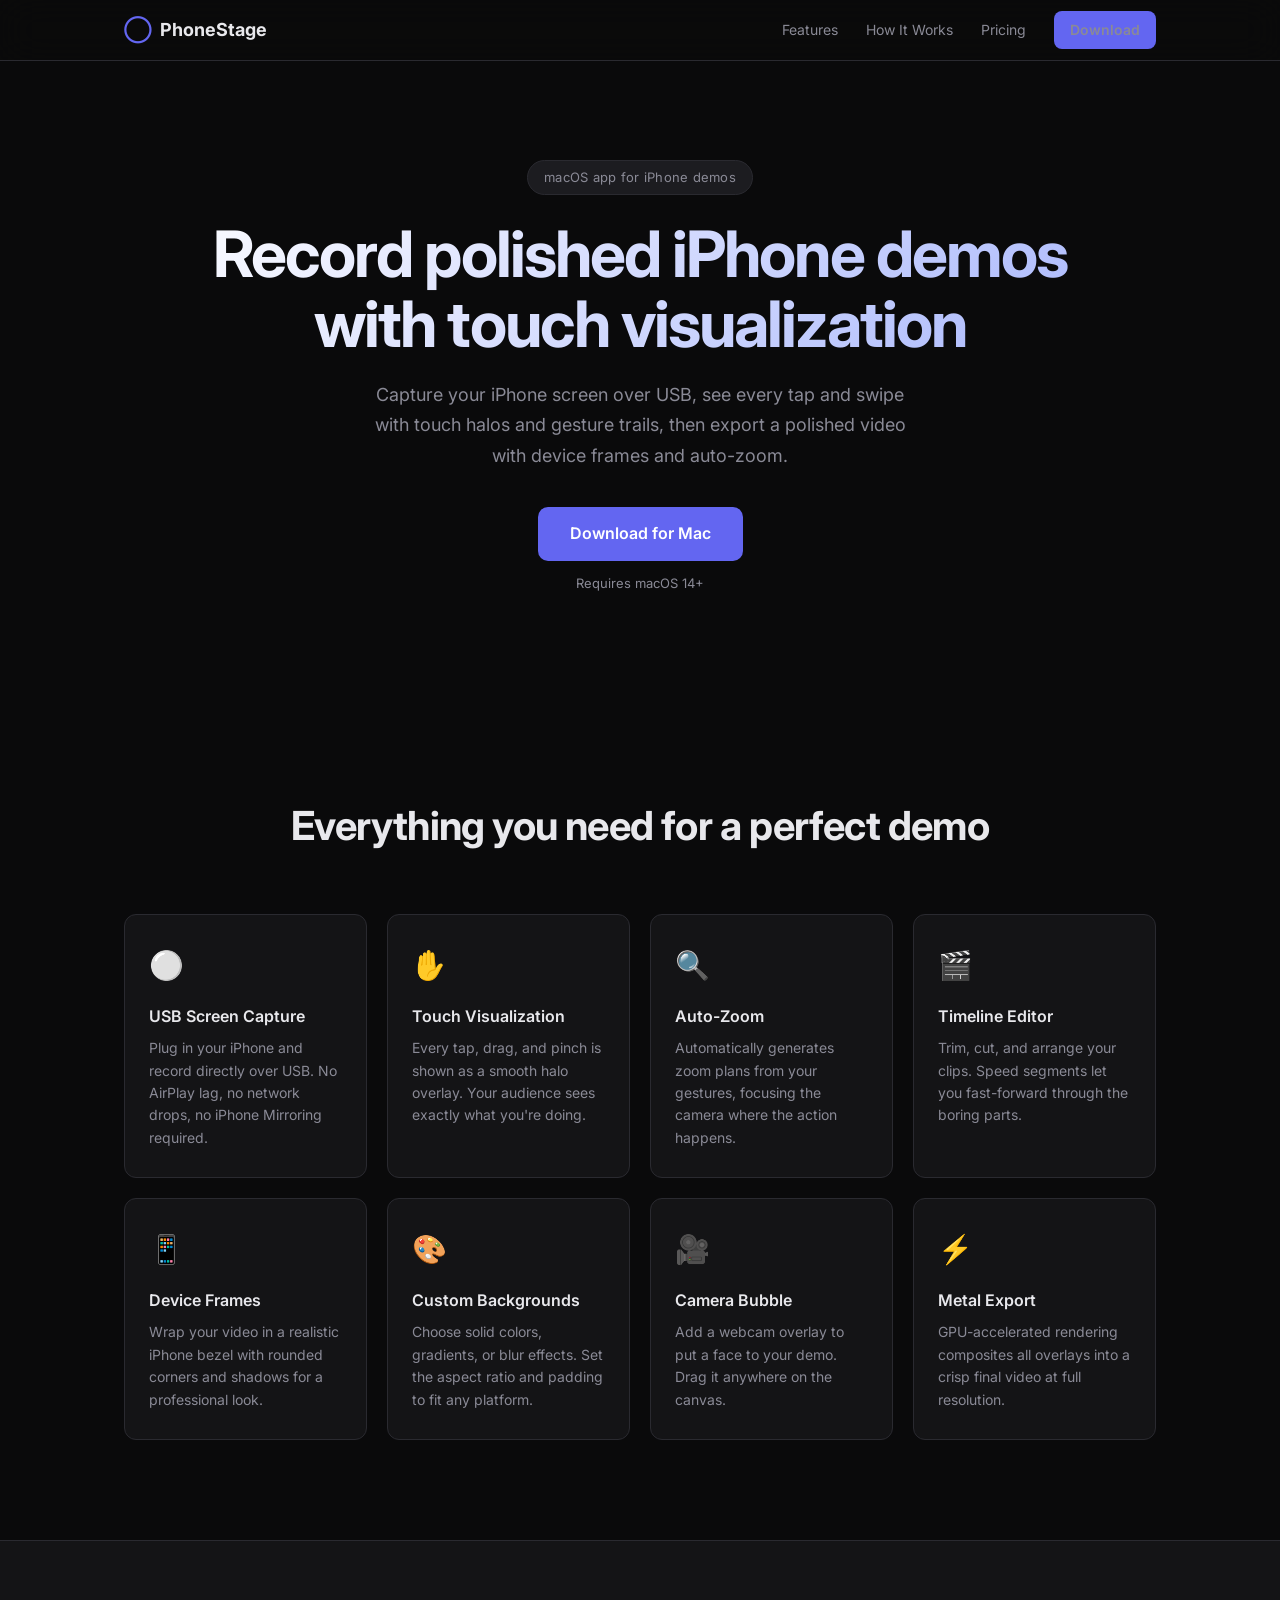
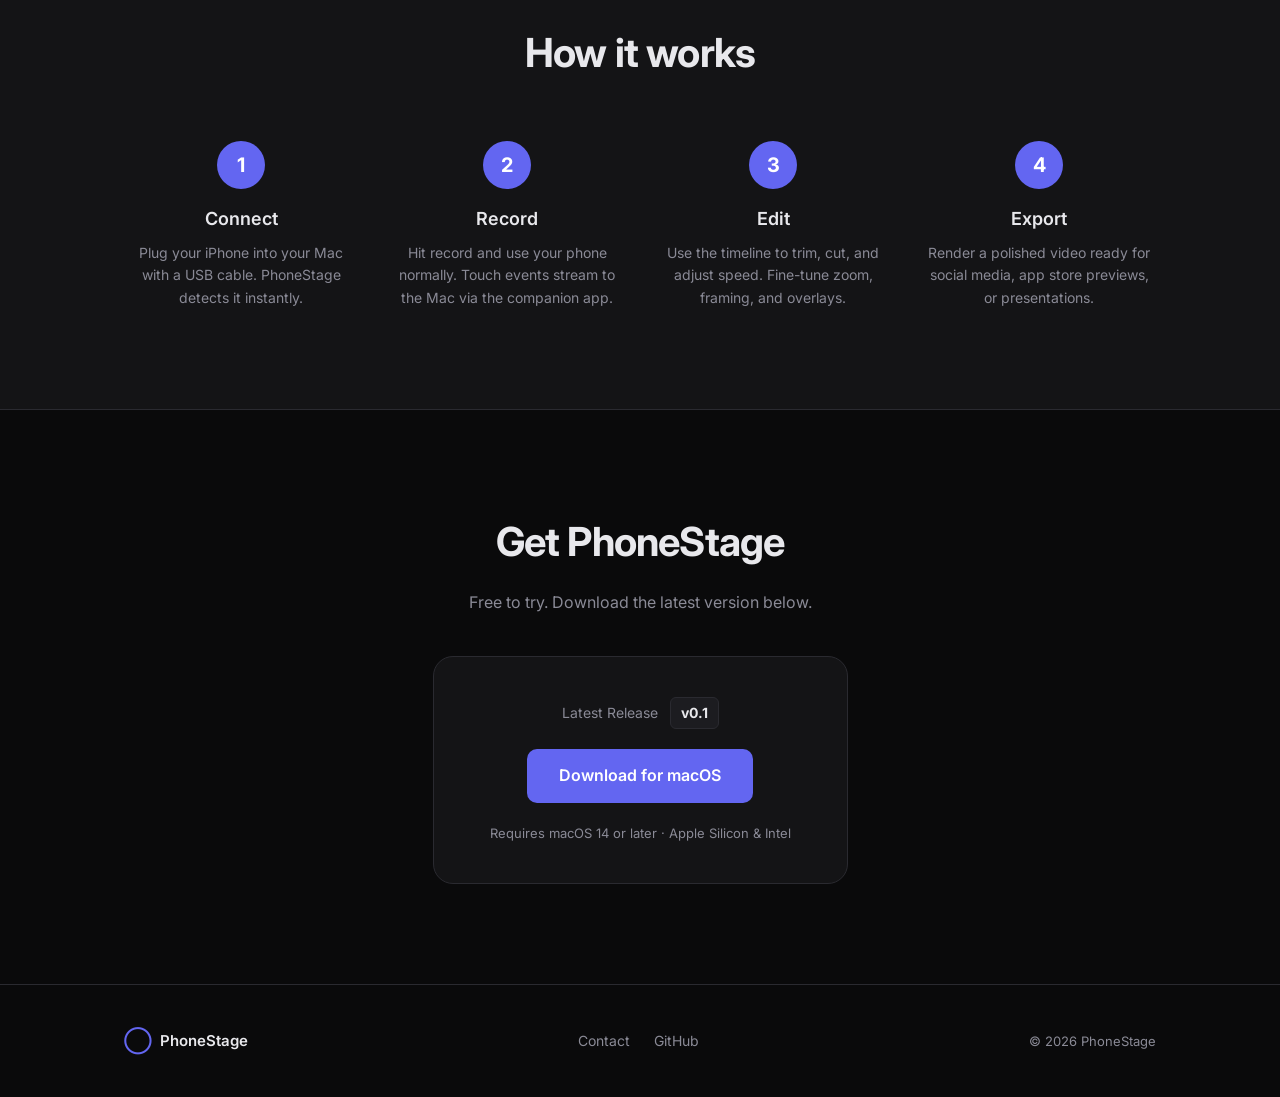
==== index.html @ 74502753 "Initial website — home page, pricing with LemonSqueezy, custom domain" ====
<!DOCTYPE html>
<html lang="en">
<head>
    <meta charset="UTF-8">
    <meta name="viewport" content="width=device-width, initial-scale=1.0">
    <title>PhoneStage — Polished iPhone Demo Videos</title>
    <meta name="description" content="Record your iPhone screen over USB with touch visualization, auto-zoom, and timeline editing. Export polished demo videos in seconds.">
    <meta property="og:title" content="PhoneStage — Polished iPhone Demo Videos">
    <meta property="og:description" content="Interaction-aware iPhone demo recorder for macOS. Touch halos, gesture trails, auto-zoom, and more.">
    <meta property="og:type" content="website">
    <meta property="og:url" content="https://phonestage.app">
    <link rel="preconnect" href="https://fonts.googleapis.com">
    <link rel="preconnect" href="https://fonts.gstatic.com" crossorigin>
    <link href="https://fonts.googleapis.com/css2?family=Inter:wght@400;500;600;700&display=swap" rel="stylesheet">
    <link rel="stylesheet" href="style.css">
</head>
<body>

    <!-- Navigation -->
    <nav class="nav">
        <div class="nav-inner">
            <a href="/" class="nav-logo">
                <span class="logo-icon">&#9711;</span> PhoneStage
            </a>
            <div class="nav-links">
                <a href="#features">Features</a>
                <a href="#how-it-works">How It Works</a>
                <a href="pricing.html">Pricing</a>
                <a href="#download" class="btn btn-sm">Download</a>
            </div>
        </div>
    </nav>

    <!-- Hero -->
    <section class="hero">
        <div class="container">
            <div class="hero-badge">macOS app for iPhone demos</div>
            <h1>Record polished iPhone demos<br>with touch visualization</h1>
            <p class="hero-sub">
                Capture your iPhone screen over USB, see every tap and swipe with touch halos and gesture trails, then export a polished video with device frames and auto-zoom.
            </p>
            <div class="hero-actions">
                <a href="#download" class="btn btn-lg">Download for Mac</a>
                <span class="hero-req">Requires macOS 14+</span>
            </div>
        </div>
    </section>

    <!-- Feature Grid -->
    <section id="features" class="features">
        <div class="container">
            <h2>Everything you need for a perfect demo</h2>
            <div class="feature-grid">
                <div class="feature-card">
                    <div class="feature-icon">&#9898;</div>
                    <h3>USB Screen Capture</h3>
                    <p>Plug in your iPhone and record directly over USB. No AirPlay lag, no network drops, no iPhone Mirroring required.</p>
                </div>
                <div class="feature-card">
                    <div class="feature-icon">&#9995;</div>
                    <h3>Touch Visualization</h3>
                    <p>Every tap, drag, and pinch is shown as a smooth halo overlay. Your audience sees exactly what you're doing.</p>
                </div>
                <div class="feature-card">
                    <div class="feature-icon">&#128269;</div>
                    <h3>Auto-Zoom</h3>
                    <p>Automatically generates zoom plans from your gestures, focusing the camera where the action happens.</p>
                </div>
                <div class="feature-card">
                    <div class="feature-icon">&#127916;</div>
                    <h3>Timeline Editor</h3>
                    <p>Trim, cut, and arrange your clips. Speed segments let you fast-forward through the boring parts.</p>
                </div>
                <div class="feature-card">
                    <div class="feature-icon">&#128241;</div>
                    <h3>Device Frames</h3>
                    <p>Wrap your video in a realistic iPhone bezel with rounded corners and shadows for a professional look.</p>
                </div>
                <div class="feature-card">
                    <div class="feature-icon">&#127912;</div>
                    <h3>Custom Backgrounds</h3>
                    <p>Choose solid colors, gradients, or blur effects. Set the aspect ratio and padding to fit any platform.</p>
                </div>
                <div class="feature-card">
                    <div class="feature-icon">&#127909;</div>
                    <h3>Camera Bubble</h3>
                    <p>Add a webcam overlay to put a face to your demo. Drag it anywhere on the canvas.</p>
                </div>
                <div class="feature-card">
                    <div class="feature-icon">&#9889;</div>
                    <h3>Metal Export</h3>
                    <p>GPU-accelerated rendering composites all overlays into a crisp final video at full resolution.</p>
                </div>
            </div>
        </div>
    </section>

    <!-- How It Works -->
    <section id="how-it-works" class="how-it-works">
        <div class="container">
            <h2>How it works</h2>
            <div class="steps">
                <div class="step">
                    <div class="step-num">1</div>
                    <h3>Connect</h3>
                    <p>Plug your iPhone into your Mac with a USB cable. PhoneStage detects it instantly.</p>
                </div>
                <div class="step">
                    <div class="step-num">2</div>
                    <h3>Record</h3>
                    <p>Hit record and use your phone normally. Touch events stream to the Mac via the companion app.</p>
                </div>
                <div class="step">
                    <div class="step-num">3</div>
                    <h3>Edit</h3>
                    <p>Use the timeline to trim, cut, and adjust speed. Fine-tune zoom, framing, and overlays.</p>
                </div>
                <div class="step">
                    <div class="step-num">4</div>
                    <h3>Export</h3>
                    <p>Render a polished video ready for social media, app store previews, or presentations.</p>
                </div>
            </div>
        </div>
    </section>

    <!-- Download -->
    <section id="download" class="download">
        <div class="container">
            <h2>Get PhoneStage</h2>
            <p class="download-sub">Free to try. Download the latest version below.</p>
            <div class="download-card">
                <div class="version-info">
                    <span class="version-label">Latest Release</span>
                    <span class="version-num" id="latest-version">v0.1</span>
                </div>
                <a href="#" class="btn btn-lg" id="download-btn">Download for macOS</a>
                <p class="download-meta">Requires macOS 14 or later &middot; Apple Silicon &amp; Intel</p>
            </div>
        </div>
    </section>

    <!-- Footer -->
    <footer class="footer">
        <div class="container footer-inner">
            <div class="footer-brand">
                <span class="logo-icon">&#9711;</span> PhoneStage
            </div>
            <div class="footer-links">
                <a href="mailto:support@phonestage.app">Contact</a>
                <a href="https://github.com/parm-is-coding/screendemo">GitHub</a>
            </div>
            <div class="footer-copy">&copy; 2026 PhoneStage</div>
        </div>
    </footer>

</body>
</html>
---- style.css ----
/* === Reset & Base === */
*, *::before, *::after { margin: 0; padding: 0; box-sizing: border-box; }

:root {
    --bg: #0a0a0b;
    --surface: #141416;
    --surface-2: #1c1c20;
    --border: #2a2a30;
    --text: #e8e8ec;
    --text-muted: #8a8a96;
    --accent: #6366f1;
    --accent-hover: #818cf8;
    --radius: 12px;
    --radius-lg: 20px;
}

html { scroll-behavior: smooth; }

body {
    font-family: 'Inter', -apple-system, BlinkMacSystemFont, sans-serif;
    background: var(--bg);
    color: var(--text);
    line-height: 1.6;
    -webkit-font-smoothing: antialiased;
}

a { color: inherit; text-decoration: none; }

.container {
    max-width: 1080px;
    margin: 0 auto;
    padding: 0 24px;
}

/* === Navigation === */
.nav {
    position: fixed;
    top: 0; left: 0; right: 0;
    z-index: 100;
    backdrop-filter: blur(20px);
    -webkit-backdrop-filter: blur(20px);
    background: rgba(10, 10, 11, 0.8);
    border-bottom: 1px solid var(--border);
}

.nav-inner {
    max-width: 1080px;
    margin: 0 auto;
    padding: 0 24px;
    height: 60px;
    display: flex;
    align-items: center;
    justify-content: space-between;
}

.nav-logo {
    font-weight: 700;
    font-size: 18px;
    display: flex;
    align-items: center;
    gap: 8px;
}

.logo-icon {
    color: var(--accent);
    font-size: 20px;
}

.nav-links {
    display: flex;
    align-items: center;
    gap: 28px;
    font-size: 14px;
}

.nav-links a { color: var(--text-muted); transition: color 0.2s; }
.nav-links a:hover { color: var(--text); }

/* === Buttons === */
.btn {
    display: inline-block;
    background: var(--accent);
    color: #fff;
    font-weight: 600;
    border-radius: 8px;
    transition: background 0.2s, transform 0.1s;
    cursor: pointer;
    border: none;
    font-family: inherit;
}

.btn:hover { background: var(--accent-hover); }
.btn:active { transform: scale(0.98); }
.btn-sm { padding: 8px 16px; font-size: 14px; }
.btn-lg { padding: 14px 32px; font-size: 16px; border-radius: 10px; }

/* === Hero === */
.hero {
    padding: 160px 0 100px;
    text-align: center;
}

.hero-badge {
    display: inline-block;
    background: var(--surface-2);
    border: 1px solid var(--border);
    border-radius: 100px;
    padding: 6px 16px;
    font-size: 13px;
    color: var(--text-muted);
    margin-bottom: 24px;
    letter-spacing: 0.02em;
}

.hero h1 {
    font-size: clamp(36px, 6vw, 64px);
    font-weight: 700;
    line-height: 1.1;
    letter-spacing: -0.03em;
    margin-bottom: 20px;
    background: linear-gradient(135deg, #fff 0%, #a5b4fc 100%);
    -webkit-background-clip: text;
    -webkit-text-fill-color: transparent;
    background-clip: text;
}

.hero-sub {
    font-size: 18px;
    color: var(--text-muted);
    max-width: 560px;
    margin: 0 auto 36px;
    line-height: 1.7;
}

.hero-actions {
    display: flex;
    flex-direction: column;
    align-items: center;
    gap: 12px;
}

.hero-req {
    font-size: 13px;
    color: var(--text-muted);
}

/* === Features === */
.features {
    padding: 100px 0;
}

.features h2, .how-it-works h2, .download h2, .faq h2 {
    text-align: center;
    font-size: clamp(28px, 4vw, 40px);
    font-weight: 700;
    letter-spacing: -0.02em;
    margin-bottom: 56px;
}

.feature-grid {
    display: grid;
    grid-template-columns: repeat(auto-fill, minmax(240px, 1fr));
    gap: 20px;
}

.feature-card {
    background: var(--surface);
    border: 1px solid var(--border);
    border-radius: var(--radius);
    padding: 28px 24px;
    transition: border-color 0.2s, transform 0.2s;
}

.feature-card:hover {
    border-color: var(--accent);
    transform: translateY(-2px);
}

.feature-icon {
    font-size: 28px;
    margin-bottom: 16px;
}

.feature-card h3 {
    font-size: 16px;
    font-weight: 600;
    margin-bottom: 8px;
}

.feature-card p {
    font-size: 14px;
    color: var(--text-muted);
    line-height: 1.6;
}

/* === How It Works === */
.how-it-works {
    padding: 80px 0 100px;
    background: var(--surface);
    border-top: 1px solid var(--border);
    border-bottom: 1px solid var(--border);
}

.steps {
    display: grid;
    grid-template-columns: repeat(auto-fill, minmax(220px, 1fr));
    gap: 32px;
    text-align: center;
}

.step-num {
    width: 48px;
    height: 48px;
    border-radius: 50%;
    background: var(--accent);
    color: #fff;
    font-weight: 700;
    font-size: 20px;
    display: inline-flex;
    align-items: center;
    justify-content: center;
    margin-bottom: 16px;
}

.step h3 {
    font-size: 18px;
    font-weight: 600;
    margin-bottom: 8px;
}

.step p {
    font-size: 14px;
    color: var(--text-muted);
    line-height: 1.6;
}

/* === Download === */
.download {
    padding: 100px 0;
    text-align: center;
}

.download-sub {
    color: var(--text-muted);
    font-size: 16px;
    margin-top: -40px;
    margin-bottom: 40px;
}

.download-card {
    display: inline-flex;
    flex-direction: column;
    align-items: center;
    gap: 20px;
    background: var(--surface);
    border: 1px solid var(--border);
    border-radius: var(--radius-lg);
    padding: 40px 56px;
}

.version-info {
    display: flex;
    align-items: center;
    gap: 12px;
}

.version-label {
    font-size: 14px;
    color: var(--text-muted);
}

.version-num {
    font-weight: 700;
    font-size: 14px;
    background: var(--surface-2);
    border: 1px solid var(--border);
    border-radius: 6px;
    padding: 4px 10px;
}

.download-meta {
    font-size: 13px;
    color: var(--text-muted);
}

/* === Footer === */
.footer {
    padding: 40px 0;
    border-top: 1px solid var(--border);
}

.footer-inner {
    display: flex;
    align-items: center;
    justify-content: space-between;
    flex-wrap: wrap;
    gap: 16px;
}

.footer-brand {
    font-weight: 600;
    font-size: 15px;
    display: flex;
    align-items: center;
    gap: 8px;
}

.footer-links {
    display: flex;
    gap: 24px;
    font-size: 14px;
    color: var(--text-muted);
}

.footer-links a:hover { color: var(--text); }

.footer-copy {
    font-size: 13px;
    color: var(--text-muted);
}

/* === Pricing === */
.pricing-hero { padding-bottom: 40px; }

.billing-toggle {
    display: inline-flex;
    background: var(--surface);
    border: 1px solid var(--border);
    border-radius: 10px;
    padding: 4px;
    margin-top: 8px;
}

.toggle-btn {
    background: none;
    border: none;
    color: var(--text-muted);
    font-family: inherit;
    font-size: 14px;
    font-weight: 500;
    padding: 8px 20px;
    border-radius: 8px;
    cursor: pointer;
    transition: all 0.2s;
}

.toggle-btn.active {
    background: var(--accent);
    color: #fff;
}

.save-badge {
    font-size: 11px;
    background: rgba(99, 102, 241, 0.2);
    color: var(--accent-hover);
    padding: 2px 8px;
    border-radius: 100px;
    margin-left: 4px;
}

.toggle-btn.active .save-badge {
    background: rgba(255, 255, 255, 0.2);
    color: #fff;
}

.pricing-cards { padding: 40px 0 100px; }

.pricing-grid {
    display: grid;
    grid-template-columns: repeat(auto-fit, minmax(300px, 1fr));
    gap: 24px;
    max-width: 700px;
    margin: 0 auto;
}

.plan-card {
    position: relative;
    background: var(--surface);
    border: 1px solid var(--border);
    border-radius: var(--radius-lg);
    padding: 36px 32px;
    display: flex;
    flex-direction: column;
}

.plan-featured {
    border-color: var(--accent);
    box-shadow: 0 0 40px rgba(99, 102, 241, 0.12);
}

.plan-badge {
    position: absolute;
    top: -12px;
    left: 50%;
    transform: translateX(-50%);
    background: var(--accent);
    color: #fff;
    font-size: 12px;
    font-weight: 600;
    padding: 4px 14px;
    border-radius: 100px;
    white-space: nowrap;
}

.plan-header { margin-bottom: 24px; }

.plan-header h3 {
    font-size: 20px;
    font-weight: 700;
    margin-bottom: 12px;
}

.plan-price {
    display: flex;
    align-items: baseline;
    gap: 4px;
    margin-bottom: 8px;
}

.price {
    font-size: 40px;
    font-weight: 700;
    letter-spacing: -0.02em;
}

.price-period {
    font-size: 16px;
    color: var(--text-muted);
}

.plan-desc {
    font-size: 14px;
    color: var(--text-muted);
}

.plan-features {
    list-style: none;
    flex: 1;
    margin-bottom: 28px;
}

.plan-features li {
    font-size: 14px;
    padding: 8px 0;
    border-bottom: 1px solid var(--border);
    padding-left: 20px;
    position: relative;
}

.plan-features li::before {
    content: '\2713';
    position: absolute;
    left: 0;
    color: var(--accent);
    font-weight: 700;
}

.plan-features li.muted {
    color: var(--text-muted);
}

.plan-features li.muted::before {
    content: '\2212';
    color: var(--text-muted);
}

.btn-full {
    display: block;
    text-align: center;
    padding: 12px 24px;
    font-size: 15px;
}

.btn-outline {
    background: transparent;
    border: 1px solid var(--border);
    color: var(--text);
}

.btn-outline:hover {
    background: var(--surface-2);
    border-color: var(--text-muted);
}

/* === FAQ === */
.faq {
    padding: 80px 0 100px;
    background: var(--surface);
    border-top: 1px solid var(--border);
}

.faq-grid {
    display: grid;
    grid-template-columns: repeat(auto-fill, minmax(280px, 1fr));
    gap: 32px;
}

.faq-item h3 {
    font-size: 16px;
    font-weight: 600;
    margin-bottom: 8px;
}

.faq-item p {
    font-size: 14px;
    color: var(--text-muted);
    line-height: 1.7;
}

/* === Responsive === */
@media (max-width: 640px) {
    .hero { padding: 120px 0 60px; }
    .nav-links a:not(.btn) { display: none; }
    .feature-grid { grid-template-columns: 1fr; }
    .steps { grid-template-columns: 1fr 1fr; }
    .download-card { padding: 28px 24px; }
    .footer-inner { flex-direction: column; text-align: center; }
    .pricing-grid { grid-template-columns: 1fr; }
    .faq-grid { grid-template-columns: 1fr; }
}
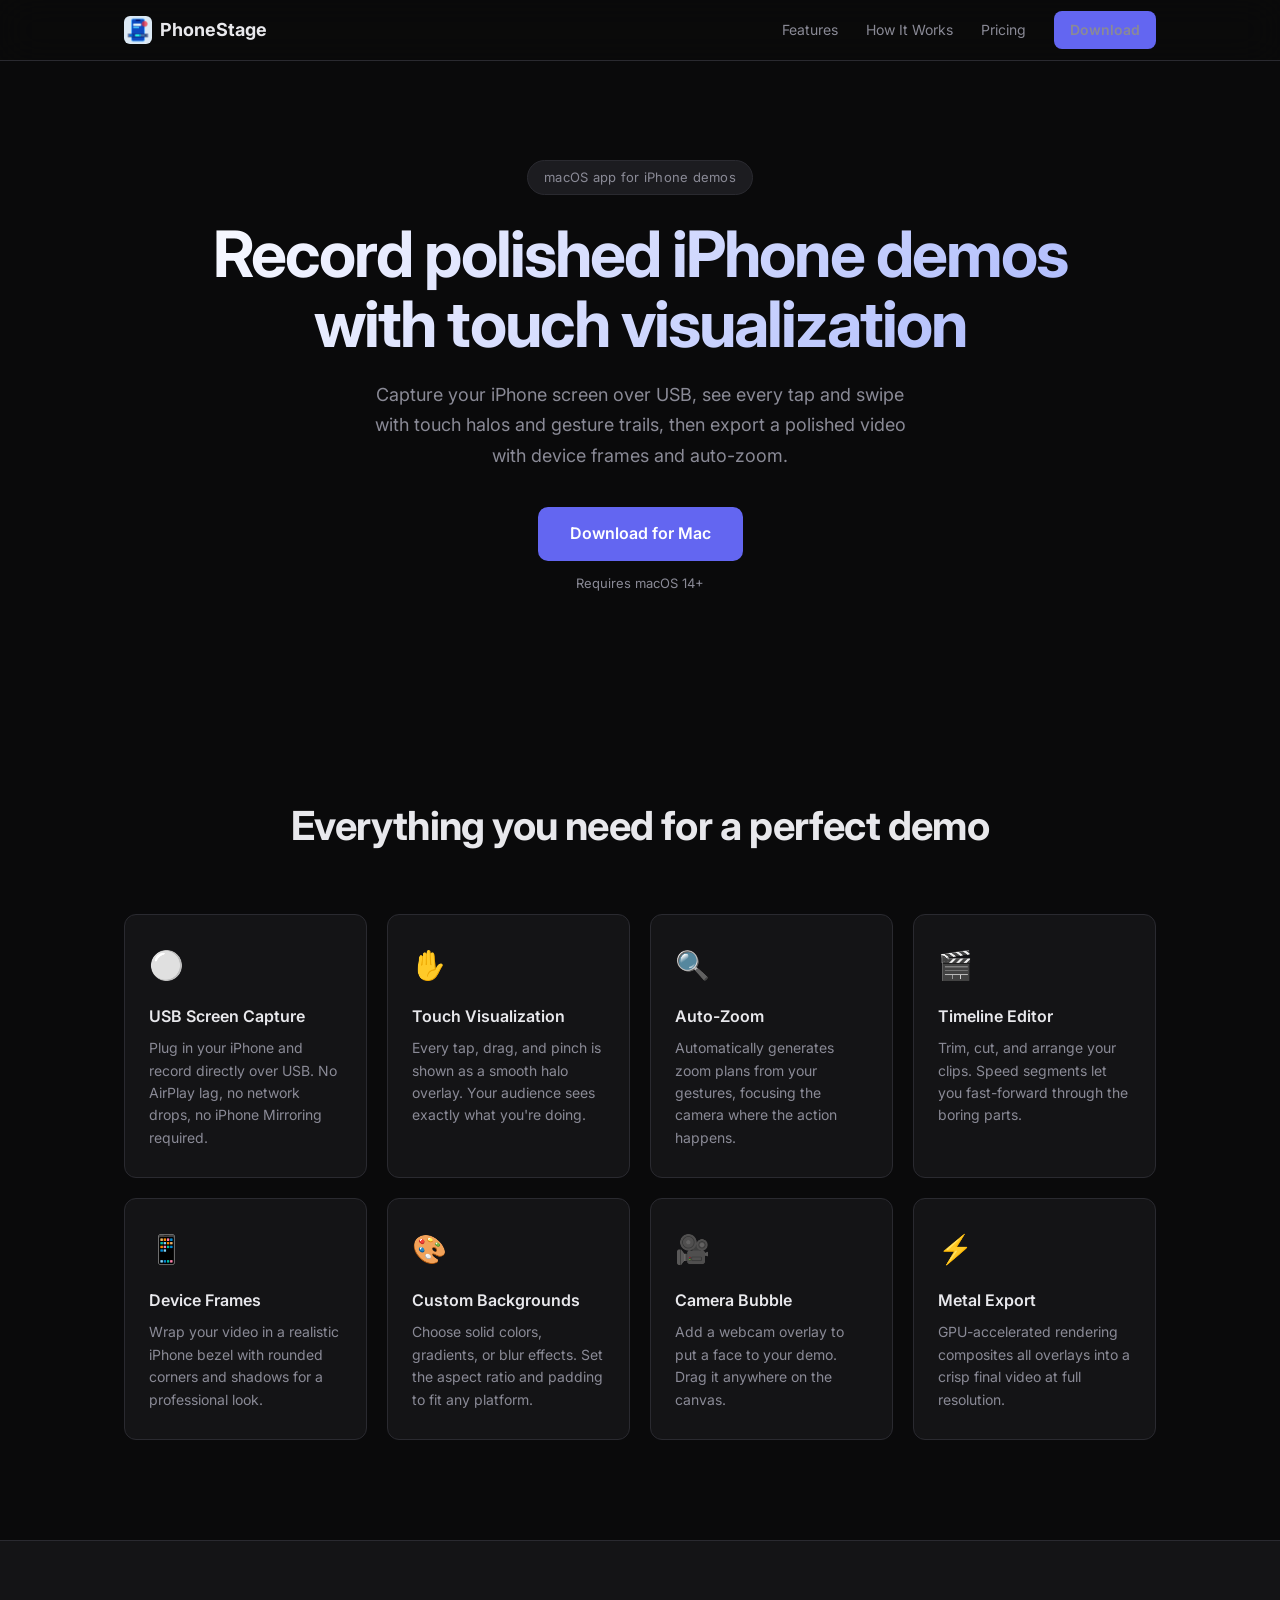
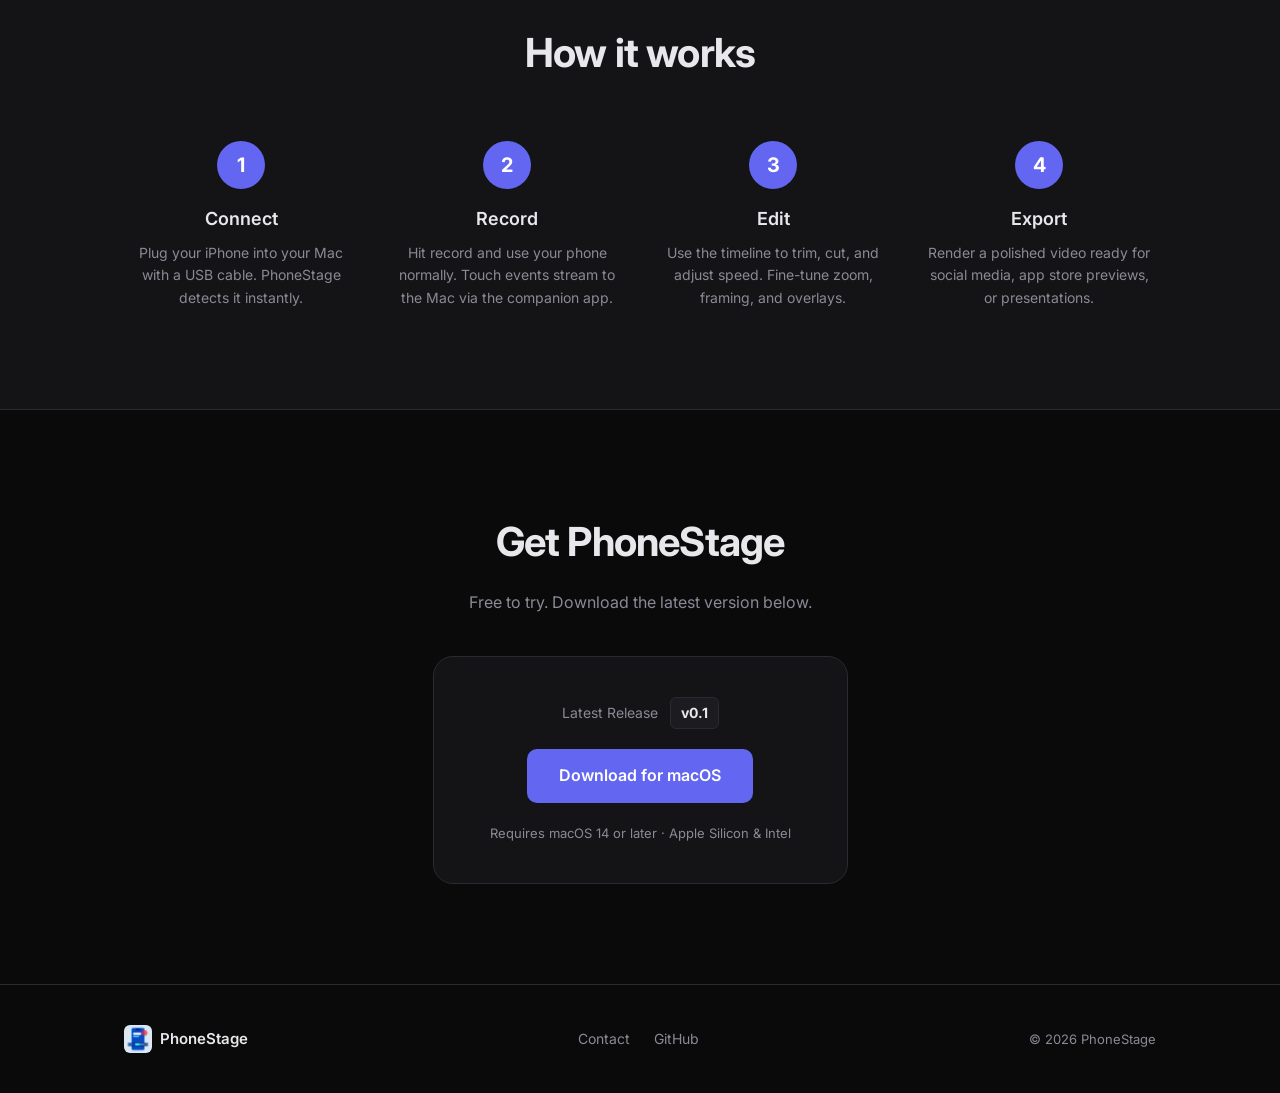
==== commit 37cf11da: "Use app icon as logo in nav and footer" ====
--- a/index.html
+++ b/index.html
@@ -20,7 +20,7 @@
     <nav class="nav">
         <div class="nav-inner">
             <a href="/" class="nav-logo">
-                <span class="logo-icon">&#9711;</span> PhoneStage
+                <img src="icon.png" alt="PhoneStage" class="logo-icon"> PhoneStage
             </a>
             <div class="nav-links">
                 <a href="#features">Features</a>
@@ -144,7 +144,7 @@
     <footer class="footer">
         <div class="container footer-inner">
             <div class="footer-brand">
-                <span class="logo-icon">&#9711;</span> PhoneStage
+                <img src="icon.png" alt="PhoneStage" class="logo-icon"> PhoneStage
             </div>
             <div class="footer-links">
                 <a href="mailto:support@phonestage.app">Contact</a>
--- a/style.css
+++ b/style.css
@@ -62,8 +62,9 @@
 }
 
 .logo-icon {
-    color: var(--accent);
-    font-size: 20px;
+    width: 28px;
+    height: 28px;
+    border-radius: 6px;
 }
 
 .nav-links {
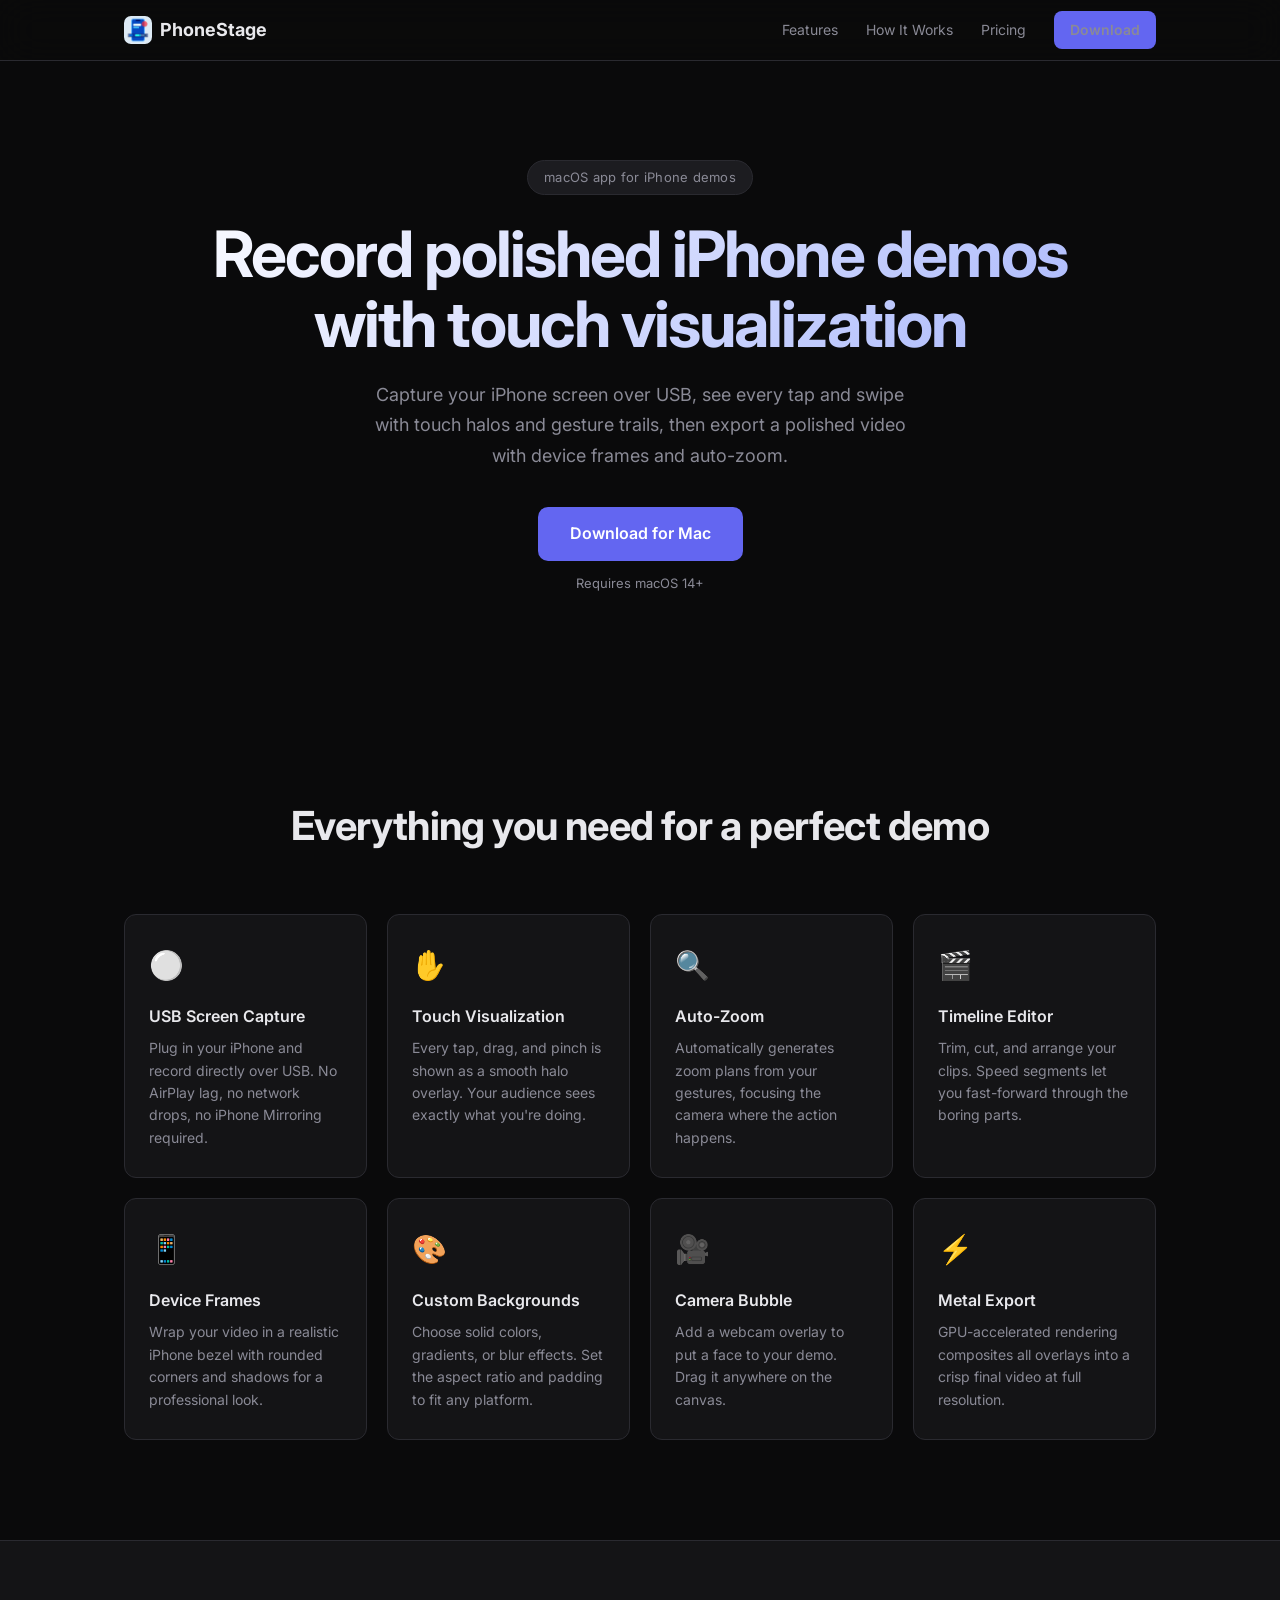
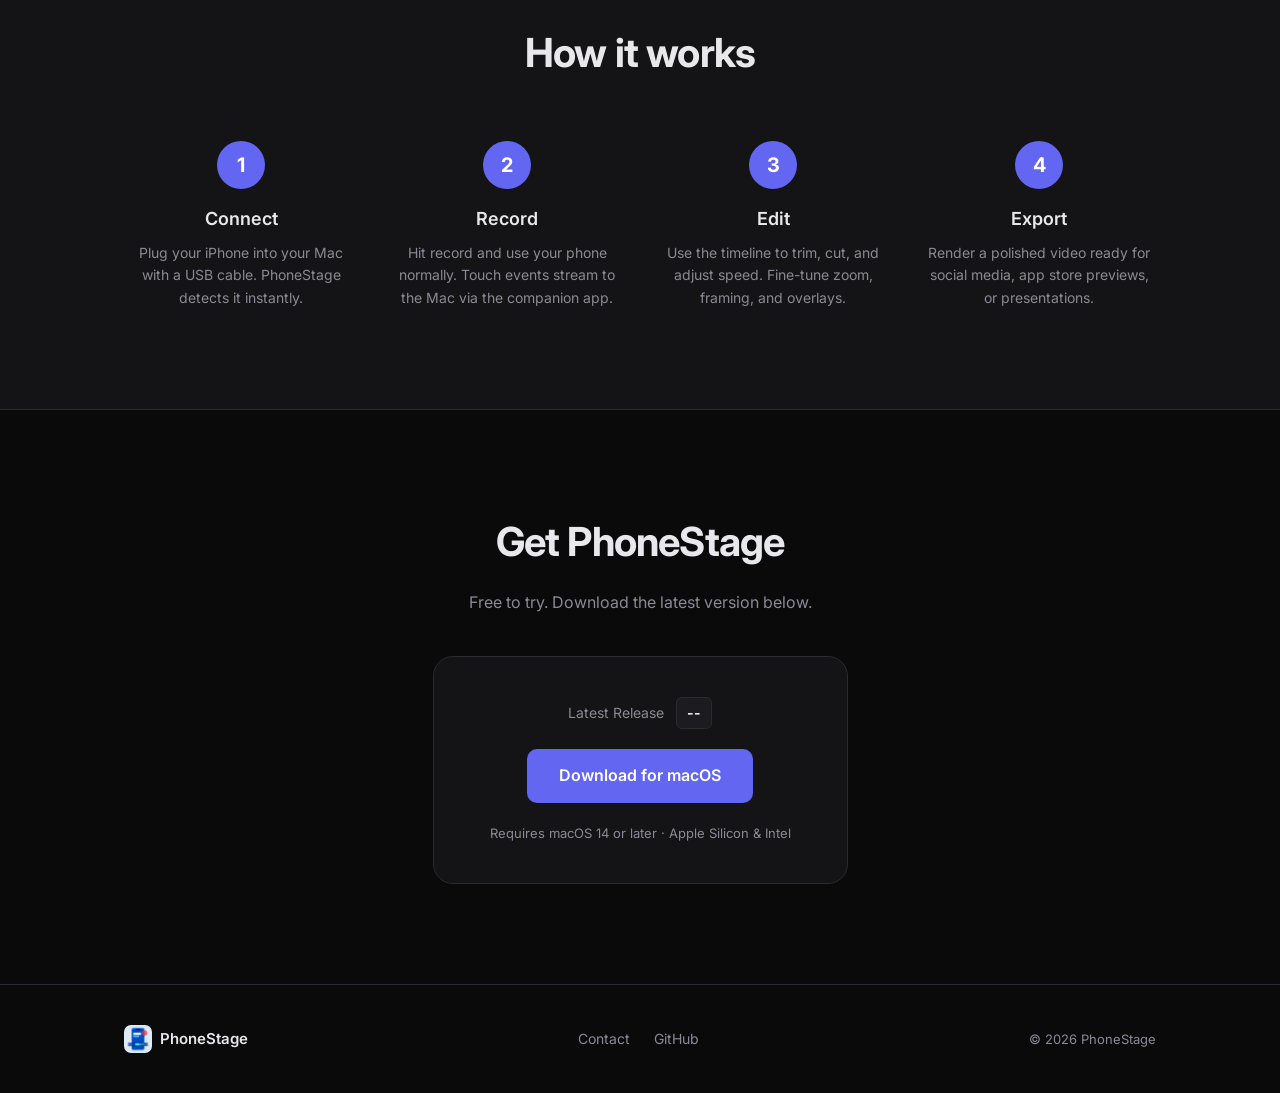
==== commit 56b0874b: "Download button with auto-fetch from GitHub Releases, DMG support" ====
--- a/index.html
+++ b/index.html
@@ -132,13 +132,29 @@
             <div class="download-card">
                 <div class="version-info">
                     <span class="version-label">Latest Release</span>
-                    <span class="version-num" id="latest-version">v0.1</span>
+                    <span class="version-num" id="latest-version">--</span>
                 </div>
-                <a href="#" class="btn btn-lg" id="download-btn">Download for macOS</a>
+                <a href="https://github.com/RaemondBW/phonestage.app/releases/latest" class="btn btn-lg" id="download-btn">Download for macOS</a>
                 <p class="download-meta">Requires macOS 14 or later &middot; Apple Silicon &amp; Intel</p>
             </div>
         </div>
     </section>
+
+    <script>
+        // Fetch latest release from GitHub and update version badge + download link
+        fetch('https://api.github.com/repos/RaemondBW/phonestage.app/releases/latest')
+            .then(r => { if (!r.ok) throw new Error(); return r.json(); })
+            .then(release => {
+                if (release.tag_name) {
+                    document.getElementById('latest-version').textContent = release.tag_name;
+                }
+                const dmg = release.assets && release.assets.find(a => a.name.endsWith('.dmg'));
+                if (dmg) {
+                    document.getElementById('download-btn').href = dmg.browser_download_url;
+                }
+            })
+            .catch(() => {});
+    </script>
 
     <!-- Footer -->
     <footer class="footer">
--- a/style.css
+++ b/style.css
@@ -64,7 +64,8 @@
 .logo-icon {
     width: 28px;
     height: 28px;
-    border-radius: 6px;
+    border-radius: 7px;
+    object-fit: contain;
 }
 
 .nav-links {
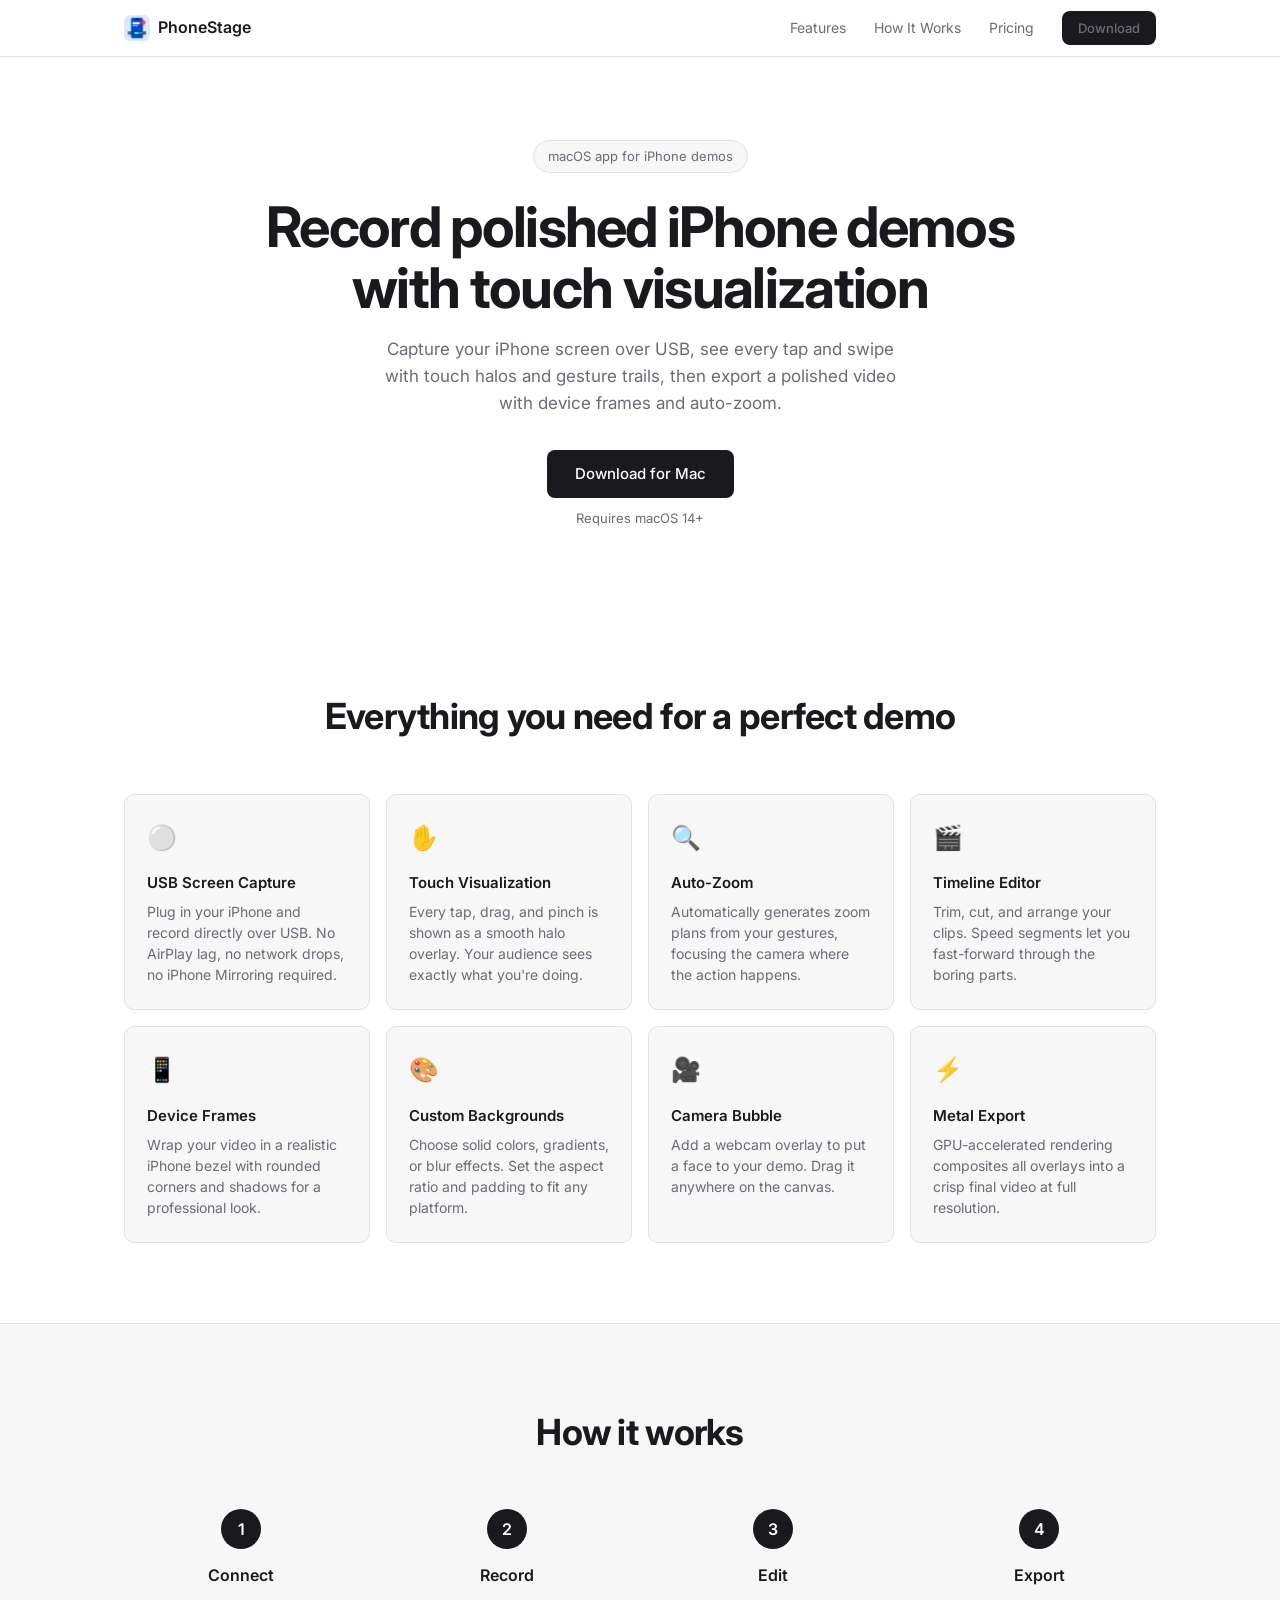
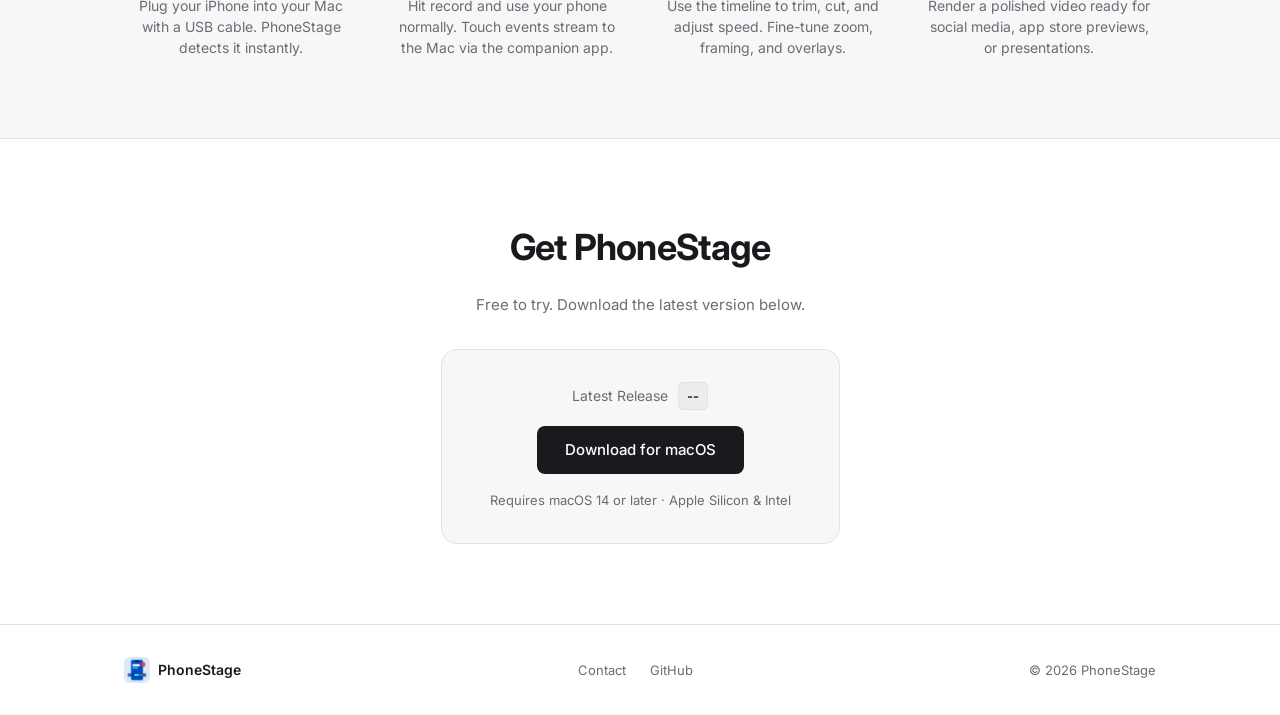
==== commit 3e337181: "Force light color scheme to prevent dark mode override" ====
--- a/index.html
+++ b/index.html
@@ -3,6 +3,7 @@
 <head>
     <meta charset="UTF-8">
     <meta name="viewport" content="width=device-width, initial-scale=1.0">
+    <meta name="color-scheme" content="light only">
     <title>PhoneStage — Polished iPhone Demo Videos</title>
     <meta name="description" content="Record your iPhone screen over USB with touch visualization, auto-zoom, and timeline editing. Export polished demo videos in seconds.">
     <meta property="og:title" content="PhoneStage — Polished iPhone Demo Videos">
--- a/style.css
+++ b/style.css
@@ -1,17 +1,18 @@
 /* === Reset & Base === */
 *, *::before, *::after { margin: 0; padding: 0; box-sizing: border-box; }
+html { color-scheme: light only; }
 
 :root {
-    --bg: #0a0a0b;
-    --surface: #141416;
-    --surface-2: #1c1c20;
-    --border: #2a2a30;
-    --text: #e8e8ec;
-    --text-muted: #8a8a96;
-    --accent: #6366f1;
-    --accent-hover: #818cf8;
-    --radius: 12px;
-    --radius-lg: 20px;
+    --bg: #ffffff;
+    --surface: #f7f7f8;
+    --surface-2: #ededf0;
+    --border: #e2e2e6;
+    --text: #1a1a1e;
+    --text-muted: #6b6b76;
+    --accent: #1a1a1e;
+    --accent-hover: #3a3a42;
+    --radius: 10px;
+    --radius-lg: 16px;
 }
 
 html { scroll-behavior: smooth; }
@@ -39,7 +40,7 @@
     z-index: 100;
     backdrop-filter: blur(20px);
     -webkit-backdrop-filter: blur(20px);
-    background: rgba(10, 10, 11, 0.8);
+    background: rgba(255, 255, 255, 0.85);
     border-bottom: 1px solid var(--border);
 }
 
@@ -47,24 +48,24 @@
     max-width: 1080px;
     margin: 0 auto;
     padding: 0 24px;
-    height: 60px;
+    height: 56px;
     display: flex;
     align-items: center;
     justify-content: space-between;
 }
 
 .nav-logo {
-    font-weight: 700;
-    font-size: 18px;
+    font-weight: 600;
+    font-size: 16px;
     display: flex;
     align-items: center;
     gap: 8px;
 }
 
 .logo-icon {
-    width: 28px;
-    height: 28px;
-    border-radius: 7px;
+    width: 26px;
+    height: 26px;
+    border-radius: 6px;
     object-fit: contain;
 }
 
@@ -83,7 +84,7 @@
     display: inline-block;
     background: var(--accent);
     color: #fff;
-    font-weight: 600;
+    font-weight: 500;
     border-radius: 8px;
     transition: background 0.2s, transform 0.1s;
     cursor: pointer;
@@ -93,52 +94,48 @@
 
 .btn:hover { background: var(--accent-hover); }
 .btn:active { transform: scale(0.98); }
-.btn-sm { padding: 8px 16px; font-size: 14px; }
-.btn-lg { padding: 14px 32px; font-size: 16px; border-radius: 10px; }
+.btn-sm { padding: 7px 16px; font-size: 13px; }
+.btn-lg { padding: 12px 28px; font-size: 15px; }
 
 /* === Hero === */
 .hero {
-    padding: 160px 0 100px;
+    padding: 140px 0 80px;
     text-align: center;
 }
 
 .hero-badge {
     display: inline-block;
-    background: var(--surface-2);
+    background: var(--surface);
     border: 1px solid var(--border);
     border-radius: 100px;
-    padding: 6px 16px;
+    padding: 5px 14px;
     font-size: 13px;
     color: var(--text-muted);
     margin-bottom: 24px;
-    letter-spacing: 0.02em;
 }
 
 .hero h1 {
-    font-size: clamp(36px, 6vw, 64px);
+    font-size: clamp(34px, 5.5vw, 56px);
     font-weight: 700;
     line-height: 1.1;
     letter-spacing: -0.03em;
-    margin-bottom: 20px;
-    background: linear-gradient(135deg, #fff 0%, #a5b4fc 100%);
-    -webkit-background-clip: text;
-    -webkit-text-fill-color: transparent;
-    background-clip: text;
+    margin-bottom: 16px;
+    color: var(--text);
 }
 
 .hero-sub {
-    font-size: 18px;
-    color: var(--text-muted);
-    max-width: 560px;
-    margin: 0 auto 36px;
-    line-height: 1.7;
+    font-size: 17px;
+    color: var(--text-muted);
+    max-width: 520px;
+    margin: 0 auto 32px;
+    line-height: 1.6;
 }
 
 .hero-actions {
     display: flex;
     flex-direction: column;
     align-items: center;
-    gap: 12px;
+    gap: 10px;
 }
 
 .hero-req {
@@ -148,56 +145,55 @@
 
 /* === Features === */
 .features {
-    padding: 100px 0;
+    padding: 80px 0;
 }
 
 .features h2, .how-it-works h2, .download h2, .faq h2 {
     text-align: center;
-    font-size: clamp(28px, 4vw, 40px);
+    font-size: clamp(26px, 3.5vw, 36px);
     font-weight: 700;
     letter-spacing: -0.02em;
-    margin-bottom: 56px;
+    margin-bottom: 48px;
 }
 
 .feature-grid {
     display: grid;
     grid-template-columns: repeat(auto-fill, minmax(240px, 1fr));
-    gap: 20px;
+    gap: 16px;
 }
 
 .feature-card {
     background: var(--surface);
     border: 1px solid var(--border);
     border-radius: var(--radius);
-    padding: 28px 24px;
-    transition: border-color 0.2s, transform 0.2s;
+    padding: 24px 22px;
+    transition: border-color 0.2s;
 }
 
 .feature-card:hover {
-    border-color: var(--accent);
-    transform: translateY(-2px);
+    border-color: var(--text-muted);
 }
 
 .feature-icon {
-    font-size: 28px;
-    margin-bottom: 16px;
+    font-size: 24px;
+    margin-bottom: 14px;
 }
 
 .feature-card h3 {
-    font-size: 16px;
-    font-weight: 600;
-    margin-bottom: 8px;
+    font-size: 15px;
+    font-weight: 600;
+    margin-bottom: 6px;
 }
 
 .feature-card p {
     font-size: 14px;
     color: var(--text-muted);
-    line-height: 1.6;
+    line-height: 1.5;
 }
 
 /* === How It Works === */
 .how-it-works {
-    padding: 80px 0 100px;
+    padding: 80px 0;
     background: var(--surface);
     border-top: 1px solid var(--border);
     border-bottom: 1px solid var(--border);
@@ -211,59 +207,59 @@
 }
 
 .step-num {
-    width: 48px;
-    height: 48px;
+    width: 40px;
+    height: 40px;
     border-radius: 50%;
     background: var(--accent);
     color: #fff;
-    font-weight: 700;
-    font-size: 20px;
+    font-weight: 600;
+    font-size: 16px;
     display: inline-flex;
     align-items: center;
     justify-content: center;
-    margin-bottom: 16px;
+    margin-bottom: 14px;
 }
 
 .step h3 {
-    font-size: 18px;
-    font-weight: 600;
-    margin-bottom: 8px;
+    font-size: 16px;
+    font-weight: 600;
+    margin-bottom: 6px;
 }
 
 .step p {
     font-size: 14px;
     color: var(--text-muted);
-    line-height: 1.6;
+    line-height: 1.5;
 }
 
 /* === Download === */
 .download {
-    padding: 100px 0;
+    padding: 80px 0;
     text-align: center;
 }
 
 .download-sub {
     color: var(--text-muted);
-    font-size: 16px;
-    margin-top: -40px;
-    margin-bottom: 40px;
+    font-size: 15px;
+    margin-top: -32px;
+    margin-bottom: 32px;
 }
 
 .download-card {
     display: inline-flex;
     flex-direction: column;
     align-items: center;
-    gap: 20px;
+    gap: 16px;
     background: var(--surface);
     border: 1px solid var(--border);
     border-radius: var(--radius-lg);
-    padding: 40px 56px;
+    padding: 32px 48px;
 }
 
 .version-info {
     display: flex;
     align-items: center;
-    gap: 12px;
+    gap: 10px;
 }
 
 .version-label {
@@ -272,12 +268,12 @@
 }
 
 .version-num {
-    font-weight: 700;
-    font-size: 14px;
+    font-weight: 600;
+    font-size: 13px;
     background: var(--surface-2);
     border: 1px solid var(--border);
-    border-radius: 6px;
-    padding: 4px 10px;
+    border-radius: 5px;
+    padding: 3px 8px;
 }
 
 .download-meta {
@@ -287,7 +283,7 @@
 
 /* === Footer === */
 .footer {
-    padding: 40px 0;
+    padding: 32px 0;
     border-top: 1px solid var(--border);
 }
 
@@ -301,7 +297,7 @@
 
 .footer-brand {
     font-weight: 600;
-    font-size: 15px;
+    font-size: 14px;
     display: flex;
     align-items: center;
     gap: 8px;
@@ -310,7 +306,7 @@
 .footer-links {
     display: flex;
     gap: 24px;
-    font-size: 14px;
+    font-size: 13px;
     color: var(--text-muted);
 }
 
@@ -322,14 +318,14 @@
 }
 
 /* === Pricing === */
-.pricing-hero { padding-bottom: 40px; }
+.pricing-hero { padding-bottom: 32px; }
 
 .billing-toggle {
     display: inline-flex;
     background: var(--surface);
     border: 1px solid var(--border);
     border-radius: 10px;
-    padding: 4px;
+    padding: 3px;
     margin-top: 8px;
 }
 
@@ -338,9 +334,9 @@
     border: none;
     color: var(--text-muted);
     font-family: inherit;
-    font-size: 14px;
+    font-size: 13px;
     font-weight: 500;
-    padding: 8px 20px;
+    padding: 7px 18px;
     border-radius: 8px;
     cursor: pointer;
     transition: all 0.2s;
@@ -353,9 +349,9 @@
 
 .save-badge {
     font-size: 11px;
-    background: rgba(99, 102, 241, 0.2);
-    color: var(--accent-hover);
-    padding: 2px 8px;
+    background: var(--surface-2);
+    color: var(--text-muted);
+    padding: 2px 7px;
     border-radius: 100px;
     margin-left: 4px;
 }
@@ -365,13 +361,13 @@
     color: #fff;
 }
 
-.pricing-cards { padding: 40px 0 100px; }
+.pricing-cards { padding: 32px 0 80px; }
 
 .pricing-grid {
     display: grid;
     grid-template-columns: repeat(auto-fit, minmax(300px, 1fr));
-    gap: 24px;
-    max-width: 700px;
+    gap: 20px;
+    max-width: 680px;
     margin: 0 auto;
 }
 
@@ -380,53 +376,52 @@
     background: var(--surface);
     border: 1px solid var(--border);
     border-radius: var(--radius-lg);
-    padding: 36px 32px;
+    padding: 32px 28px;
     display: flex;
     flex-direction: column;
 }
 
 .plan-featured {
     border-color: var(--accent);
-    box-shadow: 0 0 40px rgba(99, 102, 241, 0.12);
 }
 
 .plan-badge {
     position: absolute;
-    top: -12px;
+    top: -11px;
     left: 50%;
     transform: translateX(-50%);
     background: var(--accent);
     color: #fff;
-    font-size: 12px;
-    font-weight: 600;
-    padding: 4px 14px;
+    font-size: 11px;
+    font-weight: 600;
+    padding: 3px 12px;
     border-radius: 100px;
     white-space: nowrap;
 }
 
-.plan-header { margin-bottom: 24px; }
+.plan-header { margin-bottom: 20px; }
 
 .plan-header h3 {
-    font-size: 20px;
+    font-size: 18px;
     font-weight: 700;
-    margin-bottom: 12px;
+    margin-bottom: 10px;
 }
 
 .plan-price {
     display: flex;
     align-items: baseline;
     gap: 4px;
-    margin-bottom: 8px;
+    margin-bottom: 6px;
 }
 
 .price {
-    font-size: 40px;
+    font-size: 36px;
     font-weight: 700;
     letter-spacing: -0.02em;
 }
 
 .price-period {
-    font-size: 16px;
+    font-size: 15px;
     color: var(--text-muted);
 }
 
@@ -438,12 +433,12 @@
 .plan-features {
     list-style: none;
     flex: 1;
-    margin-bottom: 28px;
+    margin-bottom: 24px;
 }
 
 .plan-features li {
     font-size: 14px;
-    padding: 8px 0;
+    padding: 7px 0;
     border-bottom: 1px solid var(--border);
     padding-left: 20px;
     position: relative;
@@ -453,8 +448,8 @@
     content: '\2713';
     position: absolute;
     left: 0;
-    color: var(--accent);
-    font-weight: 700;
+    color: var(--text);
+    font-weight: 600;
 }
 
 .plan-features li.muted {
@@ -469,8 +464,8 @@
 .btn-full {
     display: block;
     text-align: center;
-    padding: 12px 24px;
-    font-size: 15px;
+    padding: 11px 24px;
+    font-size: 14px;
 }
 
 .btn-outline {
@@ -486,7 +481,7 @@
 
 /* === FAQ === */
 .faq {
-    padding: 80px 0 100px;
+    padding: 80px 0;
     background: var(--surface);
     border-top: 1px solid var(--border);
 }
@@ -498,24 +493,24 @@
 }
 
 .faq-item h3 {
-    font-size: 16px;
-    font-weight: 600;
-    margin-bottom: 8px;
+    font-size: 15px;
+    font-weight: 600;
+    margin-bottom: 6px;
 }
 
 .faq-item p {
     font-size: 14px;
     color: var(--text-muted);
-    line-height: 1.7;
+    line-height: 1.6;
 }
 
 /* === Responsive === */
 @media (max-width: 640px) {
-    .hero { padding: 120px 0 60px; }
+    .hero { padding: 110px 0 50px; }
     .nav-links a:not(.btn) { display: none; }
     .feature-grid { grid-template-columns: 1fr; }
     .steps { grid-template-columns: 1fr 1fr; }
-    .download-card { padding: 28px 24px; }
+    .download-card { padding: 24px 20px; }
     .footer-inner { flex-direction: column; text-align: center; }
     .pricing-grid { grid-template-columns: 1fr; }
     .faq-grid { grid-template-columns: 1fr; }
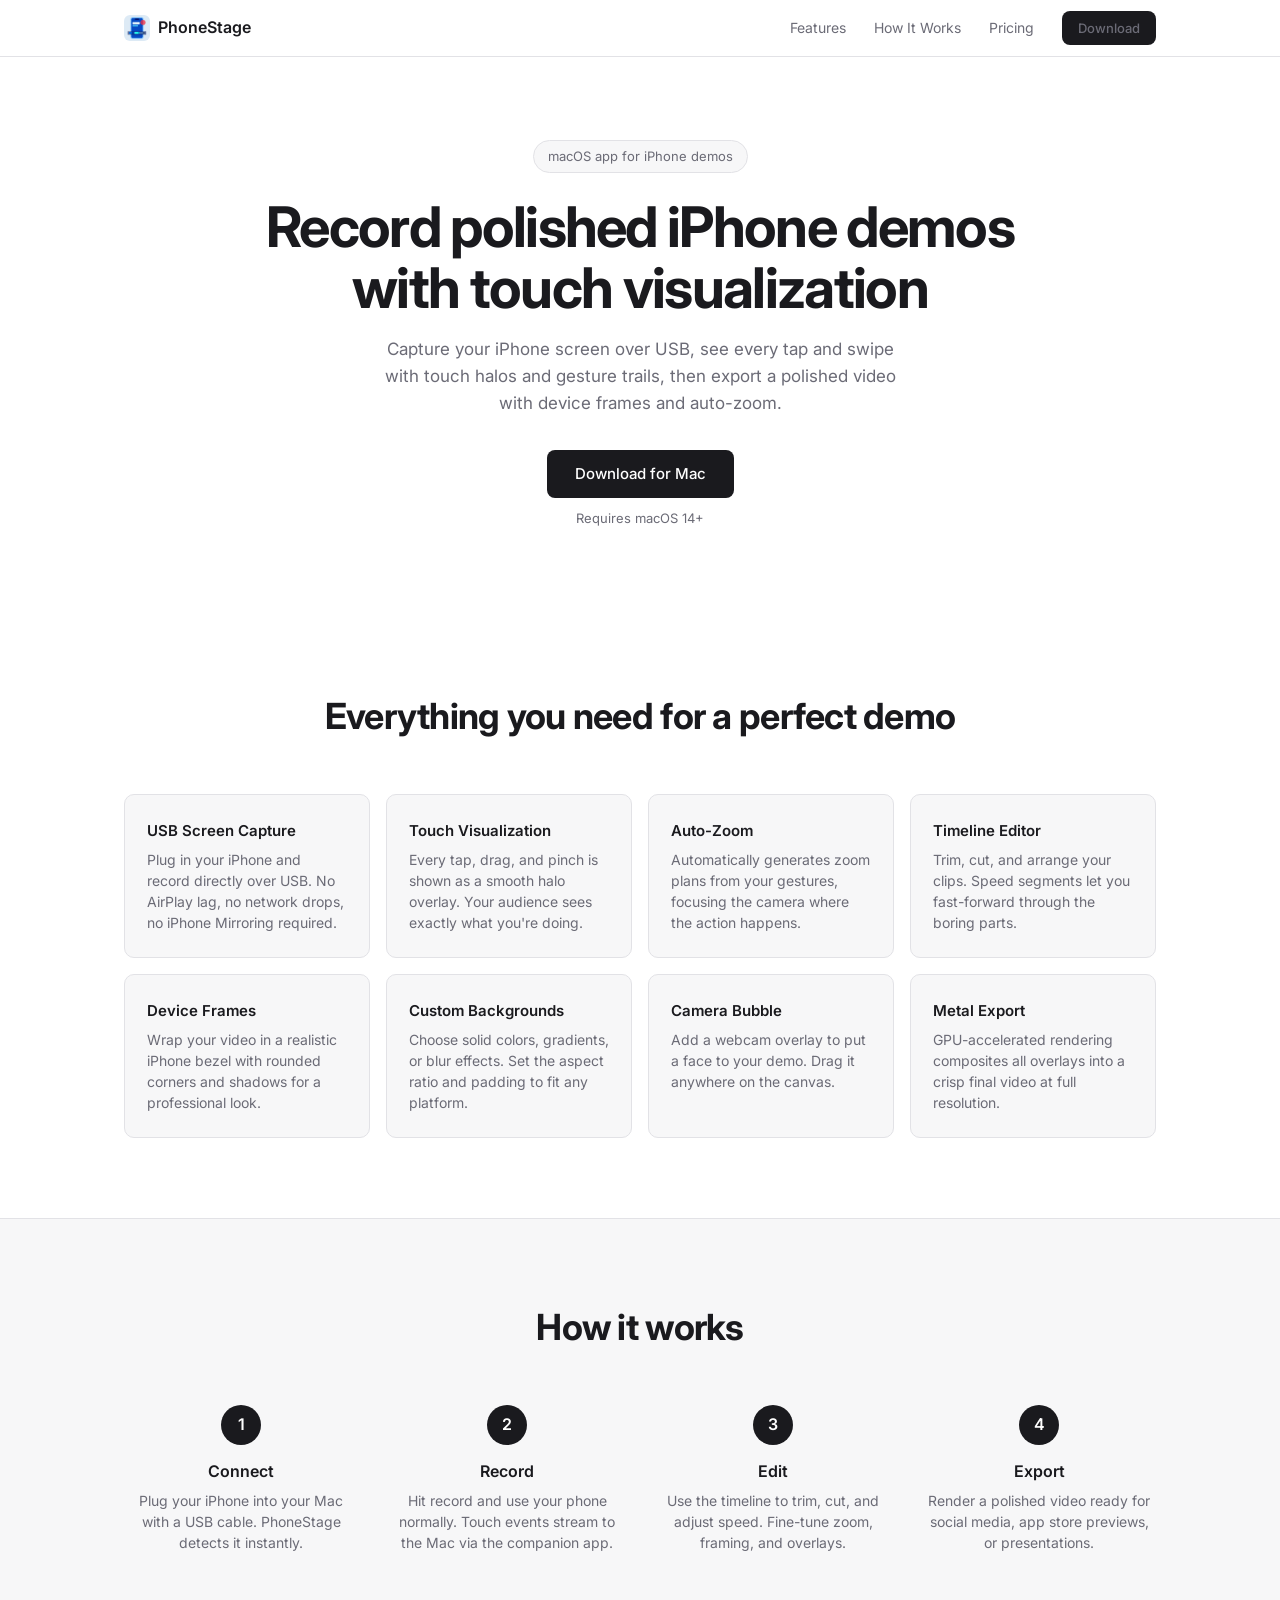
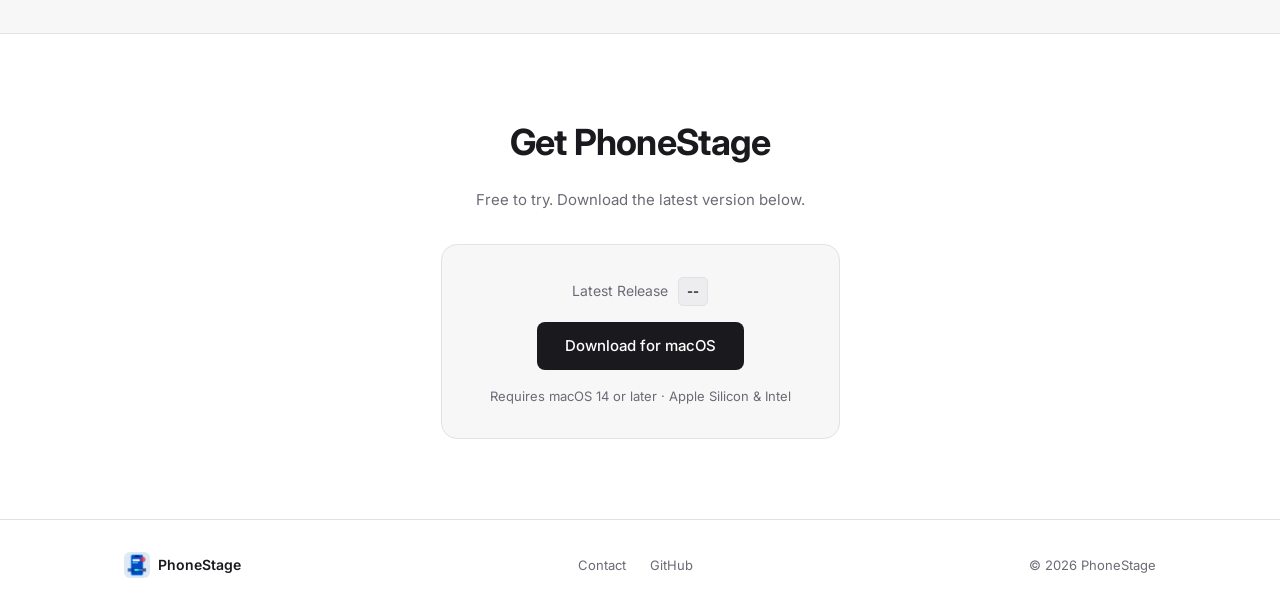
==== commit 65aedd47: "Remove all emojis from feature cards" ====
--- a/index.html
+++ b/index.html
@@ -53,42 +53,34 @@
             <h2>Everything you need for a perfect demo</h2>
             <div class="feature-grid">
                 <div class="feature-card">
-                    <div class="feature-icon">&#9898;</div>
                     <h3>USB Screen Capture</h3>
                     <p>Plug in your iPhone and record directly over USB. No AirPlay lag, no network drops, no iPhone Mirroring required.</p>
                 </div>
                 <div class="feature-card">
-                    <div class="feature-icon">&#9995;</div>
                     <h3>Touch Visualization</h3>
                     <p>Every tap, drag, and pinch is shown as a smooth halo overlay. Your audience sees exactly what you're doing.</p>
                 </div>
                 <div class="feature-card">
-                    <div class="feature-icon">&#128269;</div>
                     <h3>Auto-Zoom</h3>
                     <p>Automatically generates zoom plans from your gestures, focusing the camera where the action happens.</p>
                 </div>
                 <div class="feature-card">
-                    <div class="feature-icon">&#127916;</div>
                     <h3>Timeline Editor</h3>
                     <p>Trim, cut, and arrange your clips. Speed segments let you fast-forward through the boring parts.</p>
                 </div>
                 <div class="feature-card">
-                    <div class="feature-icon">&#128241;</div>
                     <h3>Device Frames</h3>
                     <p>Wrap your video in a realistic iPhone bezel with rounded corners and shadows for a professional look.</p>
                 </div>
                 <div class="feature-card">
-                    <div class="feature-icon">&#127912;</div>
                     <h3>Custom Backgrounds</h3>
                     <p>Choose solid colors, gradients, or blur effects. Set the aspect ratio and padding to fit any platform.</p>
                 </div>
                 <div class="feature-card">
-                    <div class="feature-icon">&#127909;</div>
                     <h3>Camera Bubble</h3>
                     <p>Add a webcam overlay to put a face to your demo. Drag it anywhere on the canvas.</p>
                 </div>
                 <div class="feature-card">
-                    <div class="feature-icon">&#9889;</div>
                     <h3>Metal Export</h3>
                     <p>GPU-accelerated rendering composites all overlays into a crisp final video at full resolution.</p>
                 </div>
--- a/style.css
+++ b/style.css
@@ -174,11 +174,6 @@
     border-color: var(--text-muted);
 }
 
-.feature-icon {
-    font-size: 24px;
-    margin-bottom: 14px;
-}
-
 .feature-card h3 {
     font-size: 15px;
     font-weight: 600;
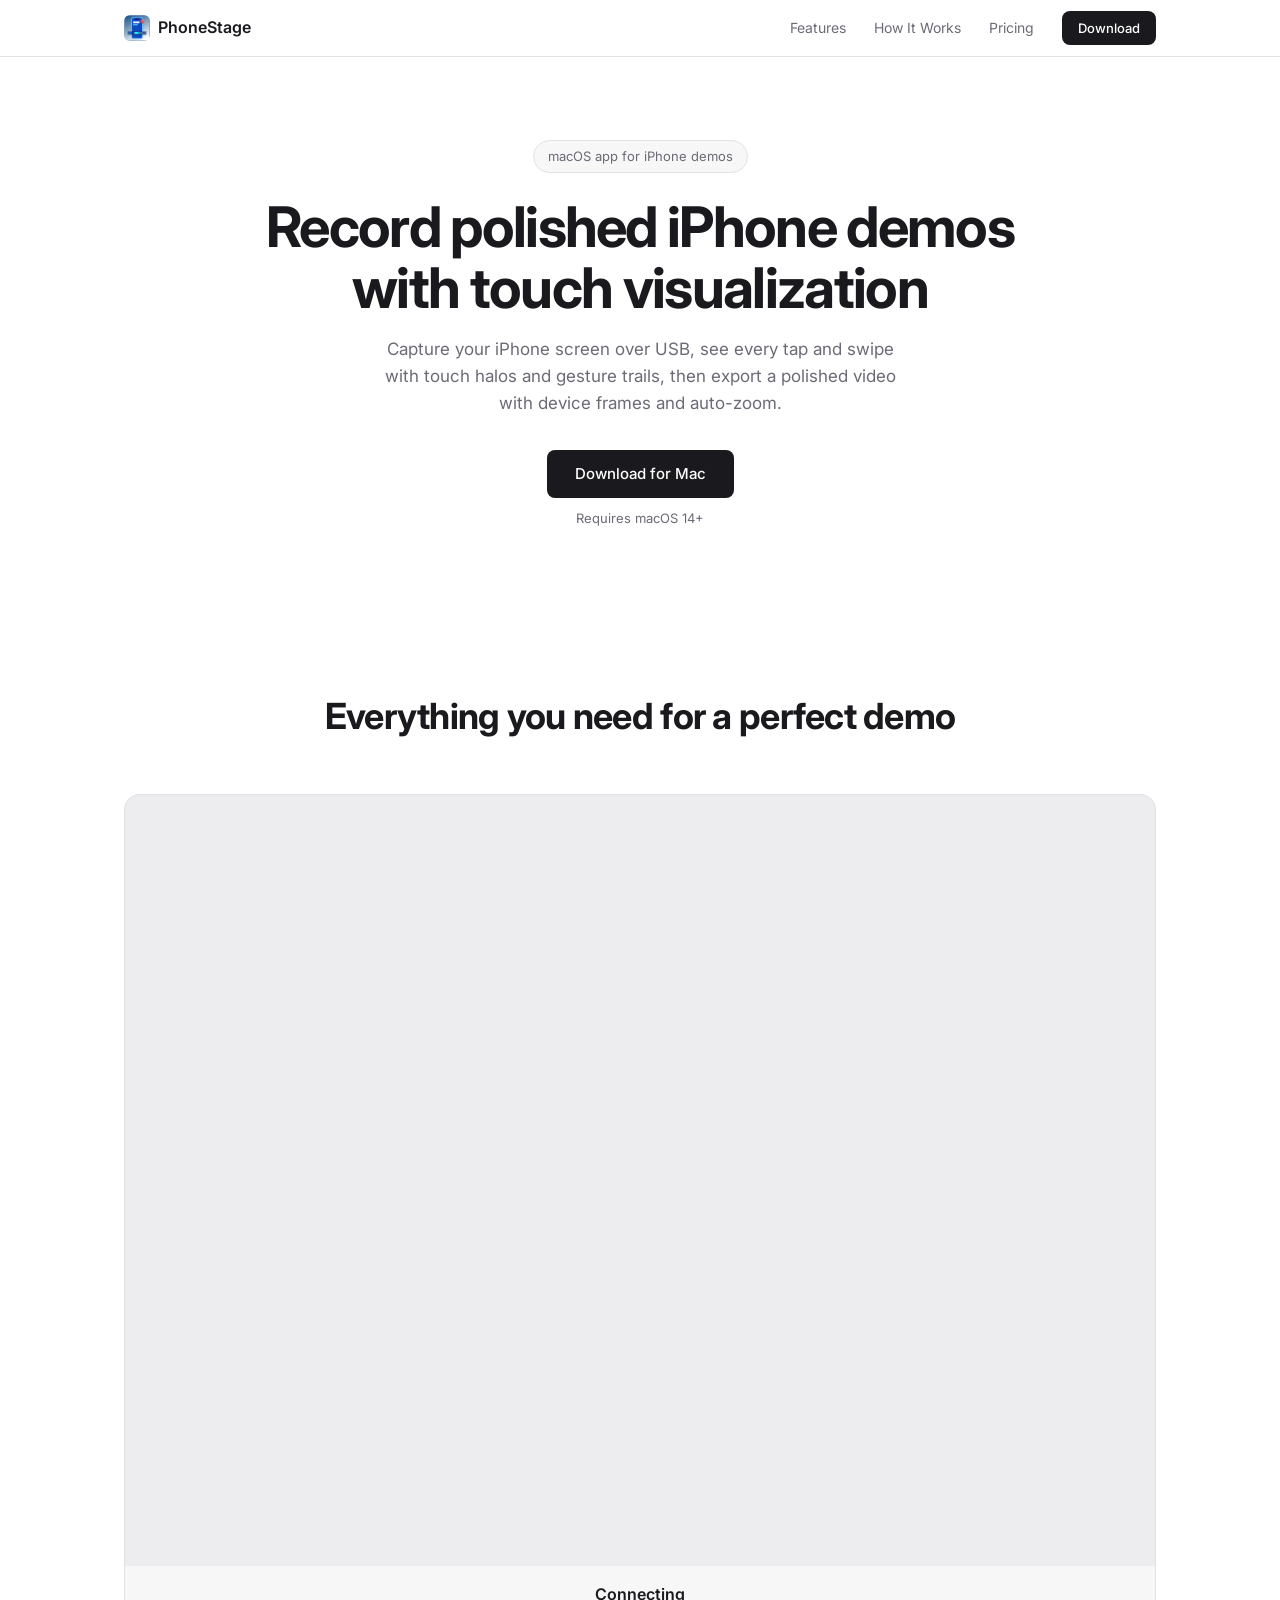
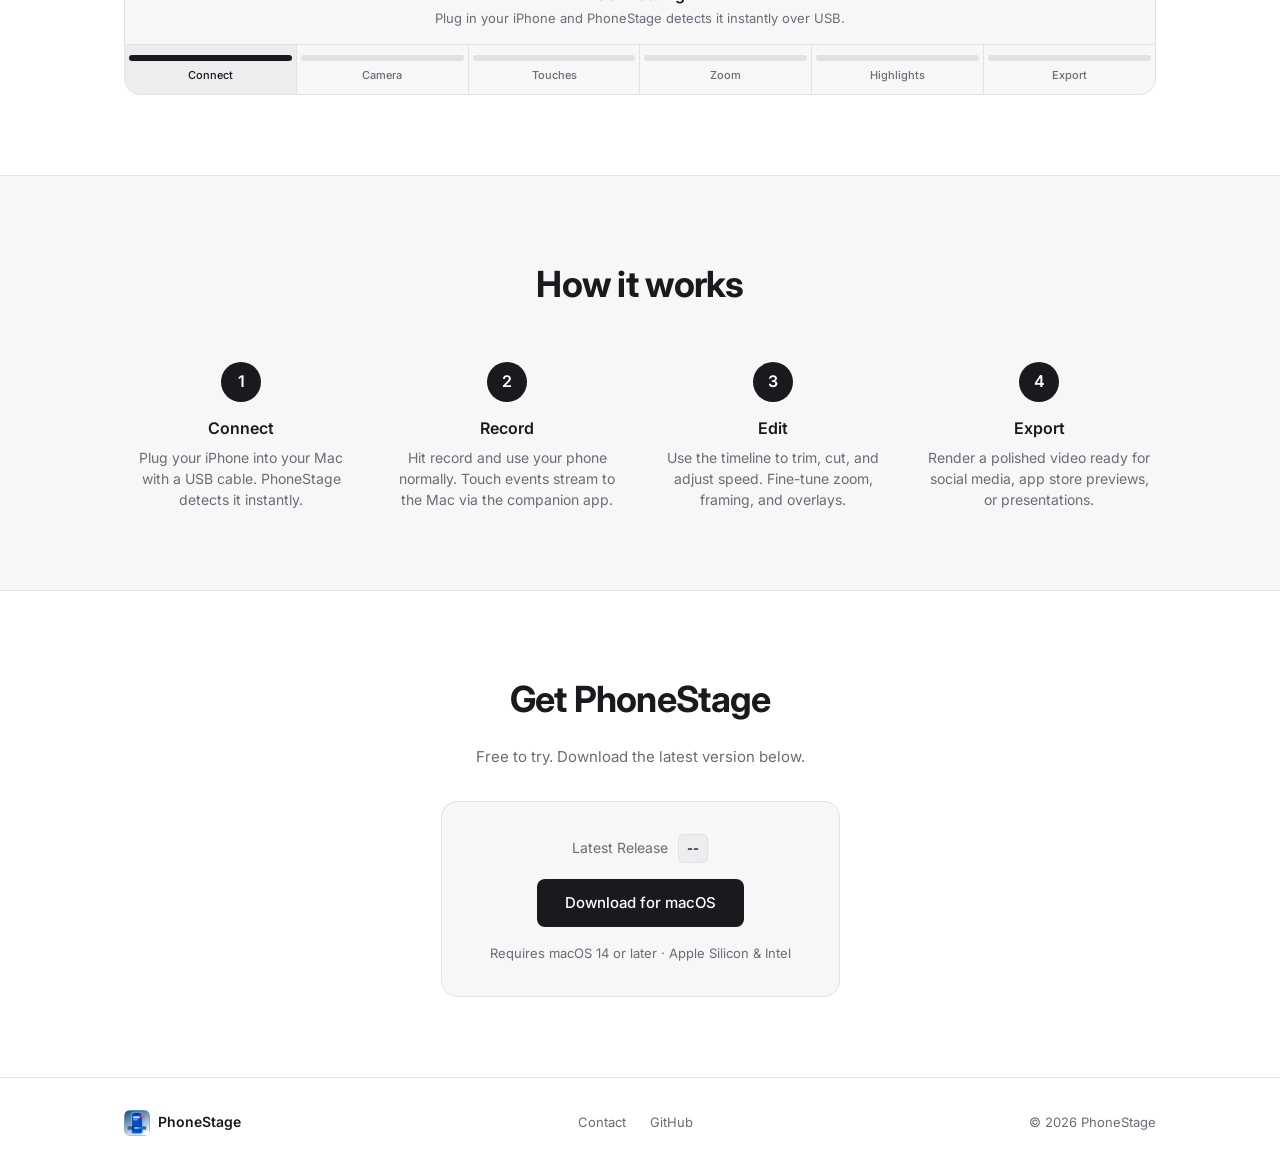
==== commit c61c7db0: "Update website: video demo player, one-time pricing, new icon - Replace Lottie animations with video" ====
--- a/index.html
+++ b/index.html
@@ -47,46 +47,131 @@
         </div>
     </section>
 
-    <!-- Feature Grid -->
+    <!-- Features -->
     <section id="features" class="features">
         <div class="container">
             <h2>Everything you need for a perfect demo</h2>
-            <div class="feature-grid">
-                <div class="feature-card">
-                    <h3>USB Screen Capture</h3>
-                    <p>Plug in your iPhone and record directly over USB. No AirPlay lag, no network drops, no iPhone Mirroring required.</p>
-                </div>
-                <div class="feature-card">
-                    <h3>Touch Visualization</h3>
-                    <p>Every tap, drag, and pinch is shown as a smooth halo overlay. Your audience sees exactly what you're doing.</p>
-                </div>
-                <div class="feature-card">
-                    <h3>Auto-Zoom</h3>
-                    <p>Automatically generates zoom plans from your gestures, focusing the camera where the action happens.</p>
-                </div>
-                <div class="feature-card">
-                    <h3>Timeline Editor</h3>
-                    <p>Trim, cut, and arrange your clips. Speed segments let you fast-forward through the boring parts.</p>
-                </div>
-                <div class="feature-card">
-                    <h3>Device Frames</h3>
-                    <p>Wrap your video in a realistic iPhone bezel with rounded corners and shadows for a professional look.</p>
-                </div>
-                <div class="feature-card">
-                    <h3>Custom Backgrounds</h3>
-                    <p>Choose solid colors, gradients, or blur effects. Set the aspect ratio and padding to fit any platform.</p>
-                </div>
-                <div class="feature-card">
-                    <h3>Camera Bubble</h3>
-                    <p>Add a webcam overlay to put a face to your demo. Drag it anywhere on the canvas.</p>
-                </div>
-                <div class="feature-card">
-                    <h3>Metal Export</h3>
-                    <p>GPU-accelerated rendering composites all overlays into a crisp final video at full resolution.</p>
-                </div>
-            </div>
-        </div>
-    </section>
+
+            <div class="feature-showcase">
+                <!-- Video player -->
+                <div class="showcase-display">
+                    <video id="showcase-video" muted playsinline>
+                        <source src="demo.mp4" type="video/mp4">
+                    </video>
+                </div>
+
+                <!-- Feature description -->
+                <div class="showcase-caption">
+                    <h3 id="showcase-title">Connecting</h3>
+                    <p id="showcase-desc">Plug in your iPhone and PhoneStage detects it instantly over USB.</p>
+                </div>
+
+                <!-- Timeline strip -->
+                <div class="showcase-timeline">
+                    <button class="showcase-clip active" data-start="0" data-end="3.54" data-title="Connecting" data-desc="Plug in your iPhone and PhoneStage detects it instantly over USB.">
+                        <div class="clip-bar"></div>
+                        <span>Connect</span>
+                    </button>
+                    <button class="showcase-clip" data-start="3.54" data-end="11.43" data-title="Camera Bubble" data-desc="Add a webcam overlay to put a face to your demo. Drag it anywhere on the canvas.">
+                        <div class="clip-bar"></div>
+                        <span>Camera</span>
+                    </button>
+                    <button class="showcase-clip" data-start="11.43" data-end="21.11" data-title="Touch Visualization" data-desc="Every tap, drag, and pinch is shown as a smooth halo overlay. Your audience sees exactly what you're doing.">
+                        <div class="clip-bar"></div>
+                        <span>Touches</span>
+                    </button>
+                    <button class="showcase-clip" data-start="21.11" data-end="43.23" data-title="Auto-Zoom" data-desc="Automatically zoom into interactions, focusing the camera where the action happens.">
+                        <div class="clip-bar"></div>
+                        <span>Zoom</span>
+                    </button>
+                    <button class="showcase-clip" data-start="43.23" data-end="66.5" data-title="Highlights" data-desc="Highlight UI elements with borders, magnification, and dimmed backgrounds.">
+                        <div class="clip-bar"></div>
+                        <span>Highlights</span>
+                    </button>
+                    <button class="showcase-clip" data-start="66.5" data-end="86.46" data-title="Export" data-desc="GPU-accelerated rendering composites all overlays into a crisp final video at full resolution.">
+                        <div class="clip-bar"></div>
+                        <span>Export</span>
+                    </button>
+                </div>
+            </div>
+        </div>
+    </section>
+
+    <script>
+    (function() {
+        const clips = document.querySelectorAll('.showcase-clip');
+        const video = document.getElementById('showcase-video');
+        const titleEl = document.getElementById('showcase-title');
+        const descEl = document.getElementById('showcase-desc');
+        let current = 0;
+        let looping = false;
+        let ignoreTimeUpdate = false;
+
+        function setClipUI(index) {
+            current = index;
+            clips.forEach(c => c.classList.remove('active'));
+            clips[current].classList.add('active');
+            titleEl.textContent = clips[current].dataset.title;
+            descEl.textContent = clips[current].dataset.desc;
+        }
+
+        function playClip(index) {
+            ignoreTimeUpdate = true;
+            setClipUI(index);
+            const start = parseFloat(clips[current].dataset.start);
+            video.currentTime = start;
+            var playPromise = video.play();
+            if (playPromise) {
+                playPromise.then(function() {
+                    ignoreTimeUpdate = false;
+                }).catch(function() {
+                    ignoreTimeUpdate = false;
+                });
+            } else {
+                setTimeout(function() { ignoreTimeUpdate = false; }, 200);
+            }
+        }
+
+        // Poll-based boundary check (more reliable than timeupdate)
+        setInterval(function() {
+            if (ignoreTimeUpdate || video.paused) return;
+            const end = parseFloat(clips[current].dataset.end);
+            if (video.currentTime >= end - 0.15) {
+                if (looping) {
+                    playClip(current);
+                } else {
+                    playClip((current + 1) % clips.length);
+                }
+            }
+        }, 100);
+
+        // Single click: loop that section
+        clips.forEach((clip, i) => {
+            clip.addEventListener('click', () => {
+                looping = true;
+                playClip(i);
+            });
+        });
+
+        // Double-click: resume auto-advance
+        clips.forEach((clip, i) => {
+            clip.addEventListener('dblclick', () => {
+                looping = false;
+                playClip(i);
+            });
+        });
+
+        // Start when ready
+        if (video.readyState >= 3) {
+            playClip(0);
+        } else {
+            video.addEventListener('canplay', function onReady() {
+                video.removeEventListener('canplay', onReady);
+                playClip(0);
+            });
+        }
+    })();
+    </script>
 
     <!-- How It Works -->
     <section id="how-it-works" class="how-it-works">
@@ -157,7 +242,7 @@
             </div>
             <div class="footer-links">
                 <a href="mailto:support@phonestage.app">Contact</a>
-                <a href="https://github.com/parm-is-coding/screendemo">GitHub</a>
+                <a href="https://github.com/RaemondBW/PhoneStage-Helper">GitHub</a>
             </div>
             <div class="footer-copy">&copy; 2026 PhoneStage</div>
         </div>
--- a/style.css
+++ b/style.css
@@ -26,6 +26,7 @@
 }
 
 a { color: inherit; text-decoration: none; }
+a.btn { color: #fff; }
 
 .container {
     max-width: 1080px;
@@ -78,6 +79,8 @@
 
 .nav-links a { color: var(--text-muted); transition: color 0.2s; }
 .nav-links a:hover { color: var(--text); }
+.nav-links a.btn { color: #fff; }
+.nav-links a.btn:hover { color: #fff; }
 
 /* === Buttons === */
 .btn {
@@ -156,34 +159,110 @@
     margin-bottom: 48px;
 }
 
-.feature-grid {
-    display: grid;
-    grid-template-columns: repeat(auto-fill, minmax(240px, 1fr));
-    gap: 16px;
-}
-
-.feature-card {
-    background: var(--surface);
-    border: 1px solid var(--border);
-    border-radius: var(--radius);
-    padding: 24px 22px;
-    transition: border-color 0.2s;
-}
-
-.feature-card:hover {
-    border-color: var(--text-muted);
-}
-
-.feature-card h3 {
-    font-size: 15px;
-    font-weight: 600;
-    margin-bottom: 6px;
-}
-
-.feature-card p {
-    font-size: 14px;
-    color: var(--text-muted);
-    line-height: 1.5;
+/* Feature Showcase */
+.feature-showcase {
+    display: flex;
+    flex-direction: column;
+    gap: 0;
+}
+
+.showcase-display {
+    width: 100%;
+    aspect-ratio: 1444 / 1080;
+    border-radius: var(--radius-lg) var(--radius-lg) 0 0;
+    overflow: hidden;
+    background: var(--surface-2);
+    border: 1px solid var(--border);
+    border-bottom: none;
+}
+
+.showcase-display video {
+    width: 100%;
+    height: 100%;
+    object-fit: fill;
+}
+
+.showcase-caption {
+    padding: 16px 20px;
+    background: var(--surface);
+    border-left: 1px solid var(--border);
+    border-right: 1px solid var(--border);
+    text-align: center;
+}
+
+.showcase-caption h3 {
+    font-size: 16px;
+    font-weight: 600;
+    margin-bottom: 2px;
+}
+
+.showcase-caption p {
+    font-size: 13px;
+    color: var(--text-muted);
+    line-height: 1.4;
+}
+
+/* Timeline strip */
+.showcase-timeline {
+    display: flex;
+    background: var(--surface);
+    border: 1px solid var(--border);
+    border-radius: 0 0 var(--radius-lg) var(--radius-lg);
+    overflow: hidden;
+}
+
+.showcase-clip {
+    all: unset;
+    cursor: pointer;
+    flex: 1;
+    display: flex;
+    flex-direction: column;
+    align-items: center;
+    gap: 6px;
+    padding: 10px 4px;
+    position: relative;
+    transition: background 0.2s;
+}
+
+.showcase-clip:hover {
+    background: var(--surface-2);
+}
+
+.showcase-clip.active {
+    background: var(--surface-2);
+}
+
+.clip-bar {
+    width: 100%;
+    height: 6px;
+    border-radius: 3px;
+    background: var(--border);
+    transition: background 0.2s;
+}
+
+.showcase-clip.active .clip-bar {
+    background: var(--accent);
+}
+
+.showcase-clip span {
+    font-size: 11px;
+    font-weight: 500;
+    color: var(--text-muted);
+    transition: color 0.2s;
+}
+
+.showcase-clip.active span {
+    color: var(--text);
+}
+
+/* Dividers between clips */
+.showcase-clip + .showcase-clip {
+    border-left: 1px solid var(--border);
+}
+
+@media (max-width: 640px) {
+    .showcase-clip span { font-size: 10px; }
+    .showcase-clip { padding: 8px 2px; }
 }
 
 /* === How It Works === */
@@ -364,6 +443,11 @@
     gap: 20px;
     max-width: 680px;
     margin: 0 auto;
+}
+
+.pricing-grid-3 {
+    grid-template-columns: repeat(3, 1fr);
+    max-width: 960px;
 }
 
 .plan-card {
@@ -466,12 +550,13 @@
 .btn-outline {
     background: transparent;
     border: 1px solid var(--border);
-    color: var(--text);
+    color: var(--text) !important;
 }
 
 .btn-outline:hover {
     background: var(--surface-2);
     border-color: var(--text-muted);
+    color: var(--text) !important;
 }
 
 /* === FAQ === */
@@ -503,10 +588,10 @@
 @media (max-width: 640px) {
     .hero { padding: 110px 0 50px; }
     .nav-links a:not(.btn) { display: none; }
-    .feature-grid { grid-template-columns: 1fr; }
+    .feature-showcase { grid-template-columns: 1fr; }
     .steps { grid-template-columns: 1fr 1fr; }
     .download-card { padding: 24px 20px; }
     .footer-inner { flex-direction: column; text-align: center; }
-    .pricing-grid { grid-template-columns: 1fr; }
+    .pricing-grid, .pricing-grid-3 { grid-template-columns: 1fr; }
     .faq-grid { grid-template-columns: 1fr; }
 }
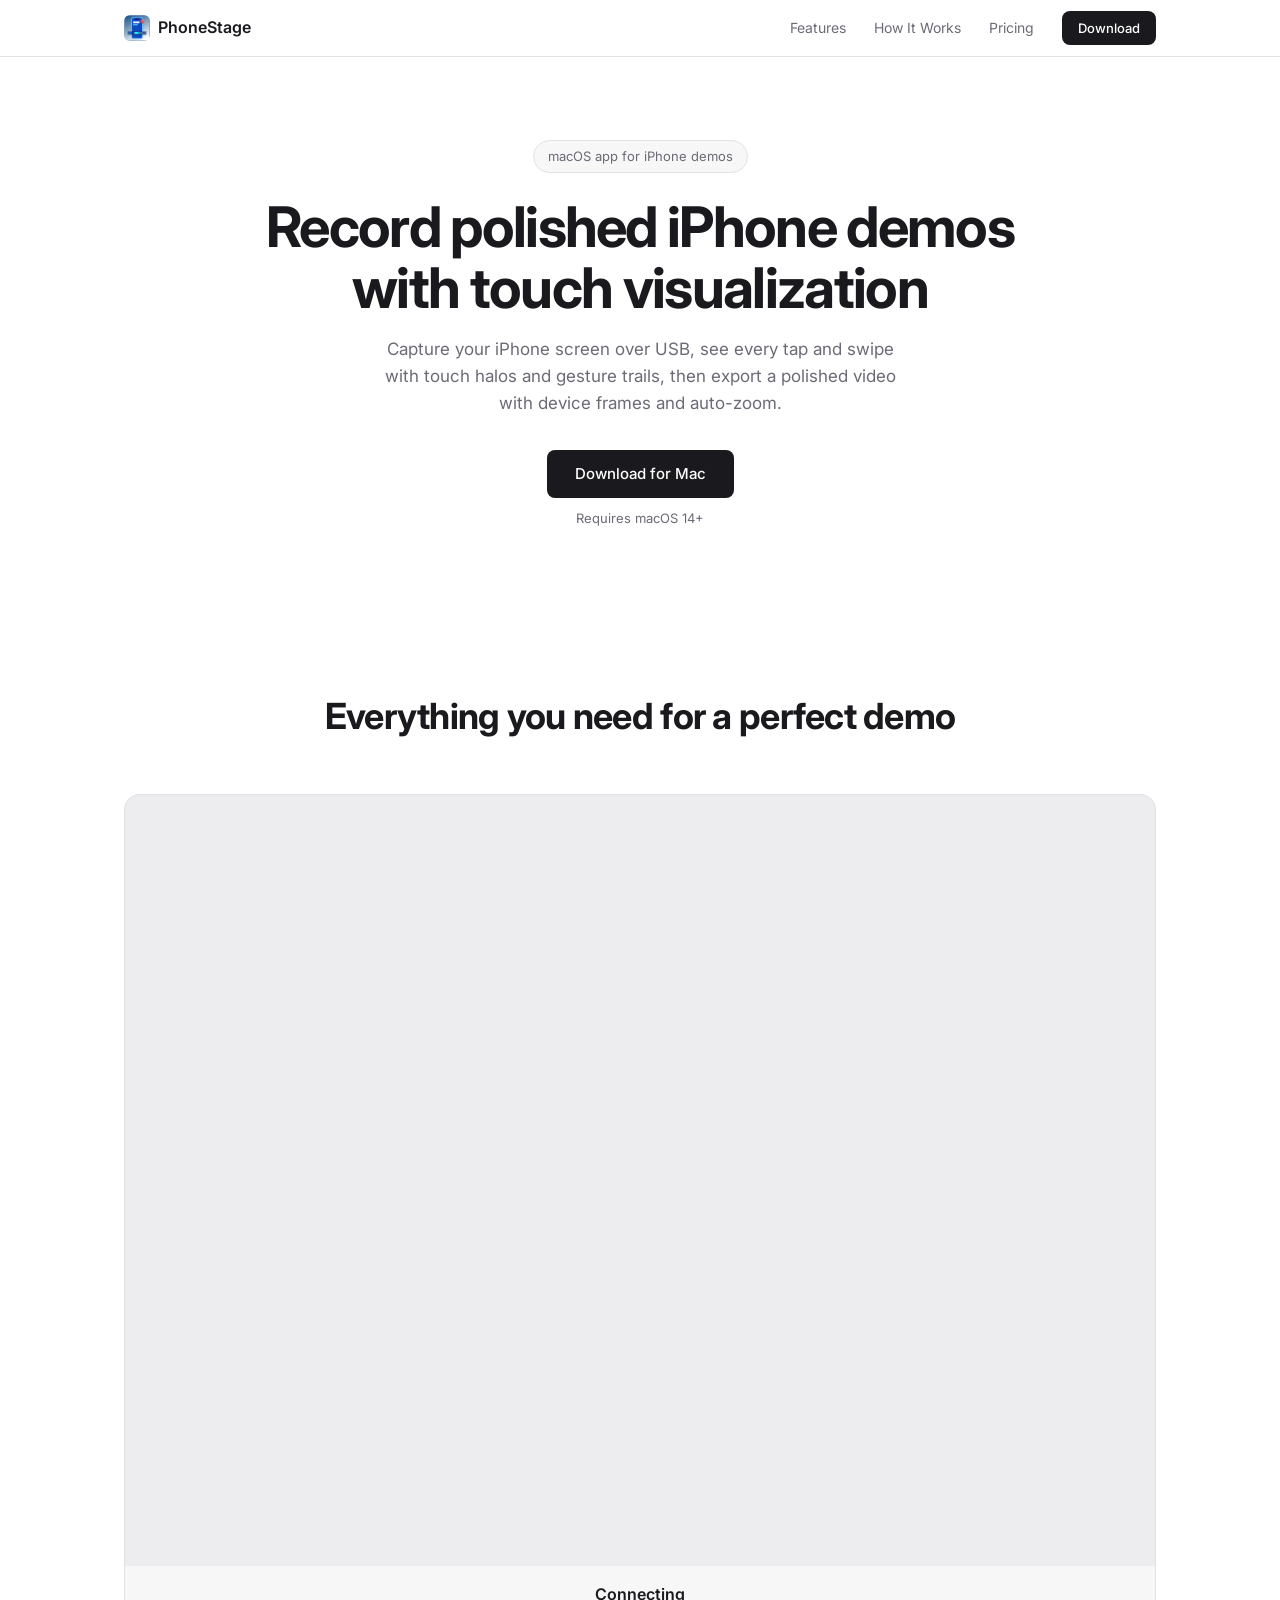
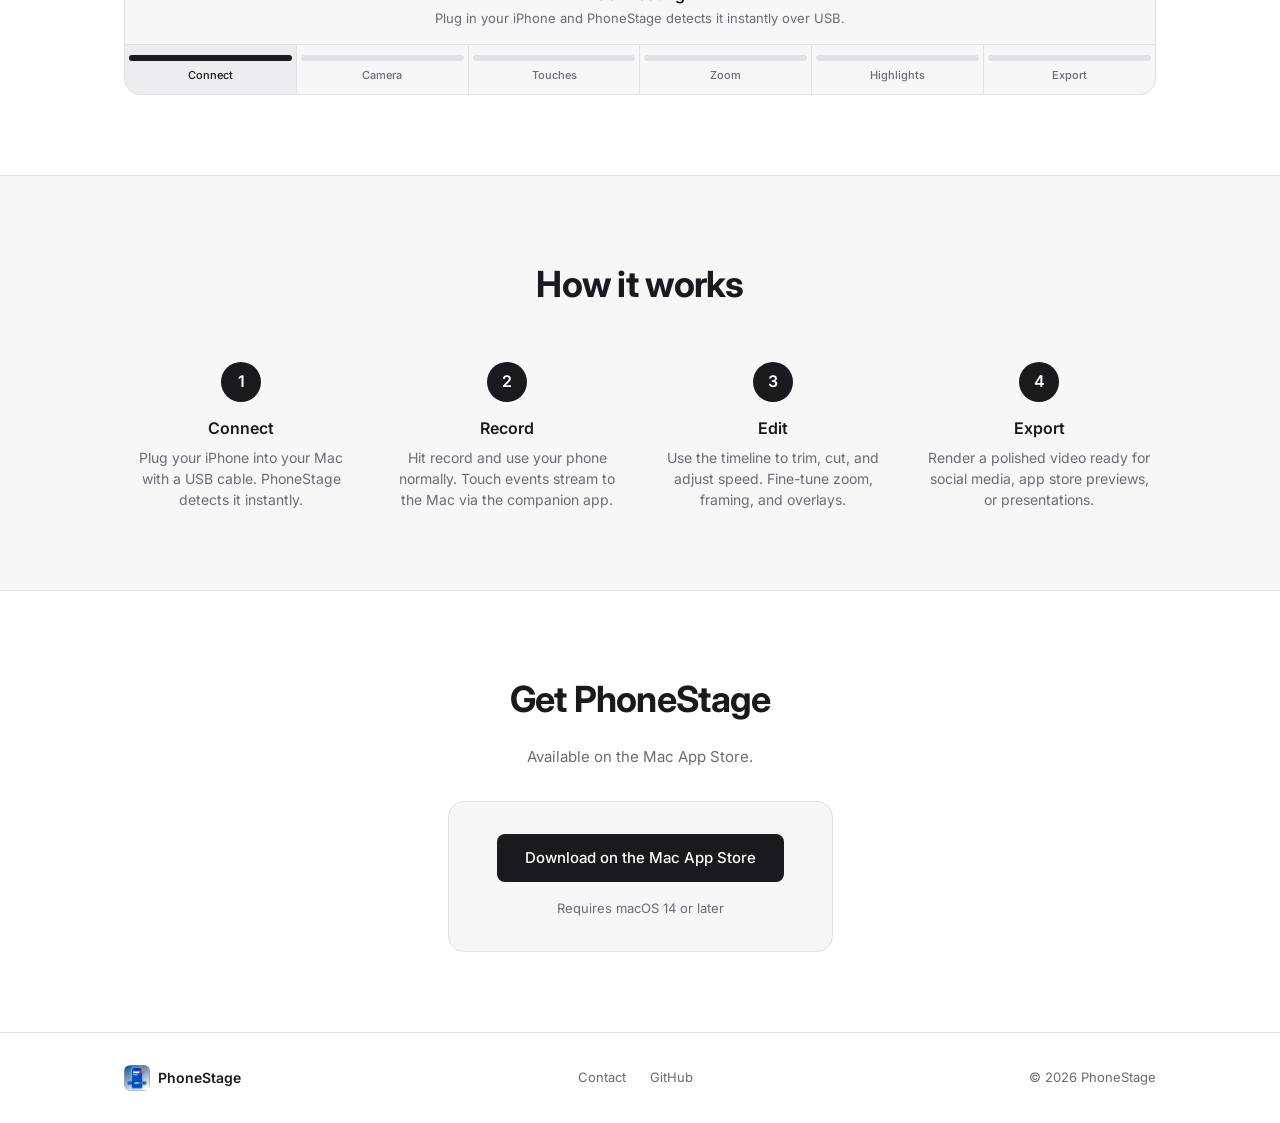
==== commit 1b01f836: "Switch download links to Mac App Store placeholder Co-Authored-By: Claude Opus 4.6 (1M context) <nor" ====
--- a/index.html
+++ b/index.html
@@ -206,33 +206,14 @@
     <section id="download" class="download">
         <div class="container">
             <h2>Get PhoneStage</h2>
-            <p class="download-sub">Free to try. Download the latest version below.</p>
+            <p class="download-sub">Available on the Mac App Store.</p>
             <div class="download-card">
-                <div class="version-info">
-                    <span class="version-label">Latest Release</span>
-                    <span class="version-num" id="latest-version">--</span>
-                </div>
-                <a href="https://github.com/RaemondBW/phonestage.app/releases/latest" class="btn btn-lg" id="download-btn">Download for macOS</a>
-                <p class="download-meta">Requires macOS 14 or later &middot; Apple Silicon &amp; Intel</p>
-            </div>
-        </div>
-    </section>
-
-    <script>
-        // Fetch latest release from GitHub and update version badge + download link
-        fetch('https://api.github.com/repos/RaemondBW/phonestage.app/releases/latest')
-            .then(r => { if (!r.ok) throw new Error(); return r.json(); })
-            .then(release => {
-                if (release.tag_name) {
-                    document.getElementById('latest-version').textContent = release.tag_name;
-                }
-                const dmg = release.assets && release.assets.find(a => a.name.endsWith('.dmg'));
-                if (dmg) {
-                    document.getElementById('download-btn').href = dmg.browser_download_url;
-                }
-            })
-            .catch(() => {});
-    </script>
+                <a href="https://apps.apple.com/app/phonestage/idXXXXXXXXXX" class="btn btn-lg">Download on the Mac App Store</a>
+                <p class="download-meta">Requires macOS 14 or later</p>
+            </div>
+        </div>
+    </section>
+
 
     <!-- Footer -->
     <footer class="footer">
